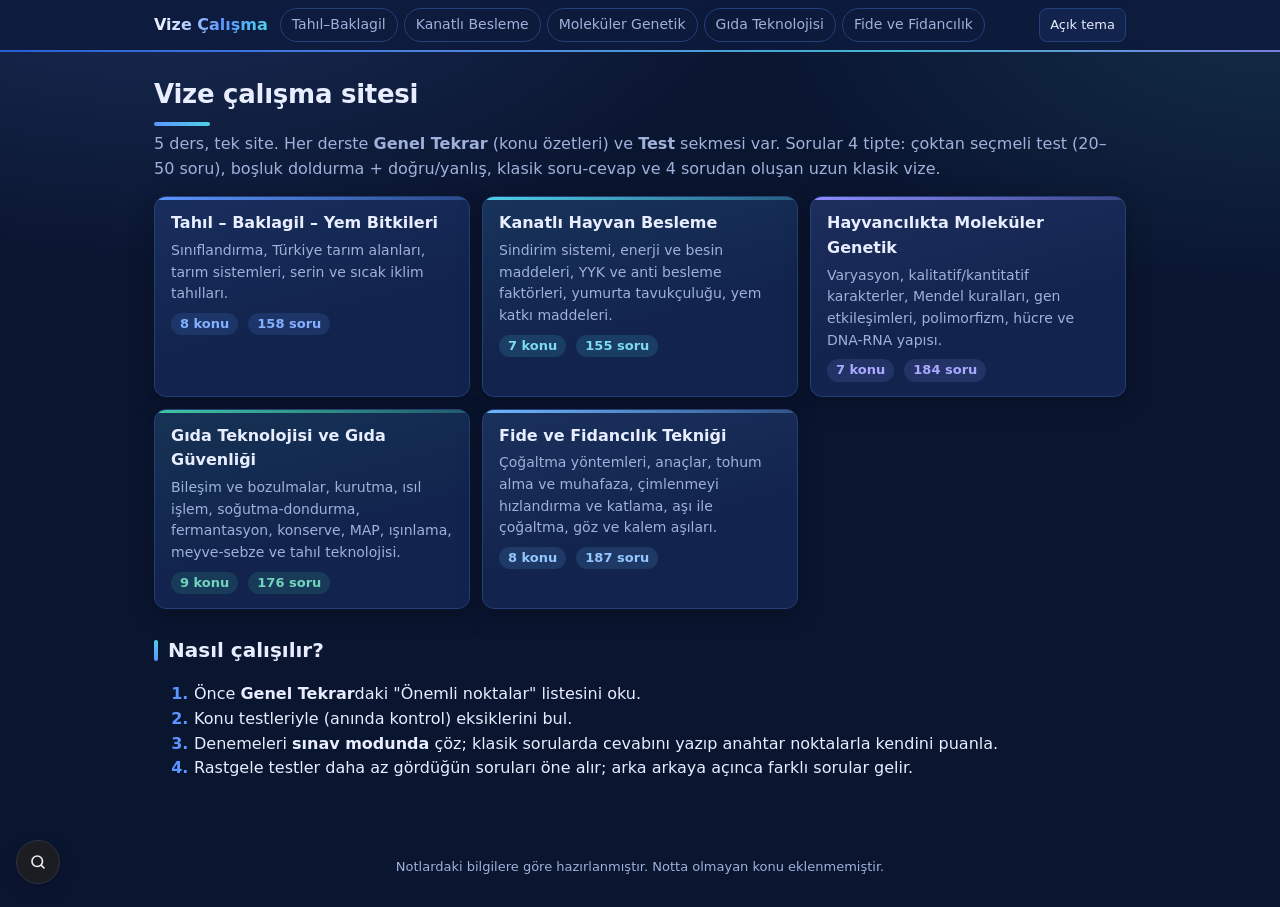
==== enesders/index.html @ d783f329 "Review düzeltmeleri: aramada İ/ß vurgu kayması, Python Yanlışlarım kod kaydı çakışması Co-Authored-B" ====
<!DOCTYPE html>
<html lang="tr" data-theme="dark">
<head>
<meta charset="utf-8">
<meta name="viewport" content="width=device-width, initial-scale=1">
<title>Vize Çalışma</title>
<link rel="icon" href="data:image/svg+xml,%3Csvg xmlns=%22http://www.w3.org/2000/svg%22 viewBox=%220 0 32 32%22%3E%3Crect width=%2232%22 height=%2232%22 rx=%227%22 fill=%22%232f6bf0%22/%3E%3Cpath d=%22M9 17l5 5 9-11%22 stroke=%22white%22 stroke-width=%223.5%22 fill=%22none%22 stroke-linecap=%22round%22/%3E%3C/svg%3E">
<link rel="stylesheet" href="assets/style.css?v=2">
<script>
  try { var t = localStorage.getItem('enesders-theme'); if (t) document.documentElement.dataset.theme = t; } catch (e) {}
</script>
<style id="vt-slide">
@view-transition{navigation:auto}
::view-transition-old(root){animation:.5s cubic-bezier(.65,0,.25,1) both vt-out-l}
::view-transition-new(root){animation:.5s cubic-bezier(.65,0,.25,1) both vt-in-r}
html:active-view-transition-type(back)::view-transition-old(root){animation-name:vt-out-r}
html:active-view-transition-type(back)::view-transition-new(root){animation-name:vt-in-l}
@keyframes vt-out-l{to{transform:translateX(-100%)}}
@keyframes vt-in-r{from{transform:translateX(100%)}}
@keyframes vt-out-r{to{transform:translateX(100%)}}
@keyframes vt-in-l{from{transform:translateX(-100%)}}
@media (prefers-reduced-motion:reduce){@view-transition{navigation:none}}
</style>
<script id="vt-dir">
addEventListener('pagereveal',function(e){if(!e.viewTransition)return;try{var a=navigation.activation;if(!a||!a.from)return;var d=function(u){return new URL(u).pathname.replace(/index\.html$/,'').split('/').filter(Boolean).length};e.viewTransition.types.add(d(a.entry.url)<d(a.from.url)?'back':'forward')}catch(_){}});
</script>
<script src="../phase.js?v=1"></script>
</head>
<body>
<header class="top">
  <div class="top-inner">
    <a class="brand" href="#/">Vize Çalışma</a>
    <nav class="courses" id="courseNav"></nav>
    <button class="theme" id="themeBtn" type="button" title="Tema değiştir">Açık tema</button>
  </div>
</header>
<main id="app"></main>
<footer class="foot">Notlardaki bilgilere göre hazırlanmıştır. Notta olmayan konu eklenmemiştir.</footer>

<script src="assets/app.js?v=20261111k"></script>
<script src="data/tahil.js"></script>
<script src="data/kanatli.js"></script>
<script src="data/genetik.js"></script>
<script src="data/gida.js"></script>
<script src="data/fide.js"></script>
<script>App.start();</script>
<script src="../kit.js?v=20261111m"></script>
<script src="kit-init.js?v=20261111k"></script>
</body>
</html>
---- enesders/assets/style.css ----
:root, [data-theme="dark"] {
  --bg: #0a1530;
  --bg2: #0d1b3d;
  --card: #12244d;
  --card2: #172d5c;
  --line: #24407a;
  --text: #e8eeff;
  --muted: #9fb1da;
  --accent: #5b95ff;
  --accent2: #2f6bf0;
  --good: #36c98a;
  --goodbg: rgba(54, 201, 138, .12);
  --bad: #ff6f6f;
  --badbg: rgba(255, 111, 111, .12);
  --warn: #ffbd59;
  --warnbg: rgba(255, 189, 89, .10);
  --code: #0a1838;
  --shadow: 0 6px 24px rgba(0, 0, 0, .28);
}
[data-theme="light"] {
  --bg: #eef3ff;
  --bg2: #e3ebff;
  --card: #ffffff;
  --card2: #f3f6ff;
  --line: #c9d6f5;
  --text: #0b1736;
  --muted: #4c5f8c;
  --accent: #2459d6;
  --accent2: #1a47b5;
  --good: #138a57;
  --goodbg: rgba(19, 138, 87, .10);
  --bad: #c93636;
  --badbg: rgba(201, 54, 54, .09);
  --warn: #a8660a;
  --warnbg: rgba(255, 170, 40, .14);
  --code: #e9efff;
  --shadow: 0 4px 16px rgba(20, 40, 100, .10);
}

* { box-sizing: border-box; }
html { -webkit-text-size-adjust: 100%; }
body {
  margin: 0;
  font: 16px/1.55 system-ui, -apple-system, "Segoe UI", Roboto, Arial, sans-serif;
  background: var(--bg);
  color: var(--text);
}
a { color: var(--accent); text-decoration: none; }
a:hover { text-decoration: underline; }
code {
  background: var(--code); border: 1px solid var(--line);
  padding: 1px 5px; border-radius: 5px; font-size: .92em;
}
button { font: inherit; cursor: pointer; }

/* header */
.top { position: sticky; top: 0; z-index: 20; background: var(--bg2); border-bottom: 1px solid var(--line); }
.top-inner { max-width: 1000px; margin: 0 auto; padding: 8px 14px; display: flex; align-items: center; gap: 12px; }
.brand { font-weight: 800; color: var(--text); white-space: nowrap; }
.brand:hover { text-decoration: none; }
.courses { display: flex; gap: 6px; overflow-x: auto; flex: 1; scrollbar-width: none; }
.courses::-webkit-scrollbar { display: none; }
.courses a {
  white-space: nowrap; padding: 5px 11px; border-radius: 999px; font-size: 14px;
  color: var(--muted); border: 1px solid var(--line);
}
.courses a.on { background: var(--accent2); color: #fff; border-color: var(--accent2); }
.courses a:hover { text-decoration: none; color: var(--text); }
.theme { background: var(--card); color: var(--text); border: 1px solid var(--line); border-radius: 8px; padding: 6px 10px; font-size: 13px; white-space: nowrap; }

main { max-width: 1000px; margin: 0 auto; padding: 18px 14px 40px; }
.foot { text-align: center; color: var(--muted); font-size: 13px; padding: 20px 14px 30px; }

h1 { font-size: 26px; margin: 4px 0 6px; }
h2 { font-size: 20px; margin: 26px 0 10px; }
h3 { font-size: 17px; margin: 18px 0 8px; }
.lead { color: var(--muted); margin: 0 0 14px; }

/* cards */
.grid { display: grid; grid-template-columns: repeat(auto-fill, minmax(250px, 1fr)); gap: 12px; }
.card {
  display: block; background: var(--card); border: 1px solid var(--line); border-radius: 12px;
  padding: 14px 16px; color: var(--text); box-shadow: var(--shadow);
}
a.card:hover { text-decoration: none; border-color: var(--accent); }
.card .t { font-weight: 700; margin-bottom: 4px; }
.card .d { color: var(--muted); font-size: 14px; }
.card .meta { margin-top: 8px; font-size: 13px; color: var(--muted); display: flex; gap: 10px; flex-wrap: wrap; }
.card.featured { border-color: var(--accent); background: linear-gradient(160deg, var(--card2), var(--card)); }
.best { color: var(--good); font-weight: 600; }
.badge { display: inline-block; font-size: 12px; padding: 1px 8px; border-radius: 999px; background: var(--card2); border: 1px solid var(--line); color: var(--muted); }

/* tabs */
.tabs { display: flex; gap: 6px; margin: 10px 0 16px; border-bottom: 1px solid var(--line); }
.tabs a { padding: 8px 14px; color: var(--muted); border-bottom: 3px solid transparent; font-weight: 600; }
.tabs a.on { color: var(--text); border-bottom-color: var(--accent); }
.tabs a:hover { text-decoration: none; color: var(--text); }

/* review */
.toc { columns: 2 240px; padding-left: 20px; }
.toc li { margin: 3px 0; break-inside: avoid; }
.topic { background: var(--card); border: 1px solid var(--line); border-radius: 12px; padding: 4px 18px 14px; margin: 14px 0; }
.topic .src { font-size: 13px; color: var(--muted); }
.topic ul { padding-left: 20px; }
.topic li { margin: 4px 0; }
.tbl { overflow-x: auto; margin: 10px 0; }
table { border-collapse: collapse; width: 100%; font-size: 14px; }
th, td { border: 1px solid var(--line); padding: 6px 8px; text-align: left; vertical-align: top; }
th { background: var(--card2); }
.box { border-radius: 10px; padding: 9px 12px; margin: 10px 0; border-left: 4px solid; font-size: 15px; }
.box b.h { display: block; font-size: 12px; letter-spacing: .04em; text-transform: uppercase; margin-bottom: 2px; }
.box.trap { background: var(--badbg); border-color: var(--bad); }
.box.tip { background: var(--goodbg); border-color: var(--good); }
.box.note { background: var(--warnbg); border-color: var(--warn); }
.traps { background: var(--card); border: 1px solid var(--line); border-radius: 12px; padding: 10px 18px; }
.traps li { margin: 5px 0; }
.back { display: inline-block; margin-bottom: 8px; font-size: 14px; }

/* test list */
.sec-title { display: flex; align-items: baseline; gap: 10px; flex-wrap: wrap; }
.sec-title small { color: var(--muted); }
.randbox { display: flex; align-items: center; gap: 8px; flex-wrap: wrap; margin-top: 10px; }
.randbox select { background: var(--card2); color: var(--text); border: 1px solid var(--line); border-radius: 8px; padding: 6px 8px; font: inherit; }
.btn {
  display: inline-block; background: var(--accent2); color: #fff; border: 0; border-radius: 9px;
  padding: 8px 14px; font-weight: 600;
}
.btn:hover { filter: brightness(1.1); text-decoration: none; }
.btn.ghost { background: transparent; color: var(--text); border: 1px solid var(--line); }
.btn.small { padding: 5px 10px; font-size: 14px; }
.btn:disabled { opacity: .5; cursor: default; }

/* runner */
.runhead { display: flex; justify-content: space-between; align-items: flex-start; gap: 10px; flex-wrap: wrap; }
.seg { display: inline-flex; border: 1px solid var(--line); border-radius: 9px; overflow: hidden; }
.seg button { background: transparent; color: var(--muted); border: 0; padding: 6px 12px; font-size: 14px; }
.seg button.on { background: var(--accent2); color: #fff; }
.progress { position: sticky; top: 51px; z-index: 10; background: var(--bg); padding: 8px 0; }
.bar { height: 8px; background: var(--card2); border-radius: 99px; overflow: hidden; border: 1px solid var(--line); }
.bar i { display: block; height: 100%; background: var(--accent); width: 0; transition: width .2s; }
.progress .txt { font-size: 13px; color: var(--muted); margin-top: 4px; display: flex; justify-content: space-between; }
.section-h { margin: 22px 0 6px; font-weight: 700; color: var(--accent); }

.q { background: var(--card); border: 1px solid var(--line); border-radius: 12px; padding: 14px 16px; margin: 12px 0; }
.q.ok { border-color: var(--good); }
.q.no { border-color: var(--bad); }
.q.part { border-color: var(--warn); }
.qhead { display: flex; gap: 8px; align-items: center; flex-wrap: wrap; font-size: 13px; color: var(--muted); margin-bottom: 6px; }
.qnum { font-weight: 800; color: var(--text); font-size: 15px; }
.qtext { font-size: 16px; margin-bottom: 10px; white-space: pre-line; }
.opts { display: grid; gap: 7px; }
.opt {
  display: flex; gap: 10px; align-items: flex-start; text-align: left; width: 100%;
  background: var(--card2); color: var(--text); border: 1px solid var(--line); border-radius: 9px; padding: 9px 11px;
}
.opt .l { font-weight: 800; color: var(--muted); min-width: 18px; }
.opt:hover:not(:disabled) { border-color: var(--accent); }
.opt.sel { border-color: var(--accent); background: rgba(91, 149, 255, .14); }
.opt.right { border-color: var(--good); background: var(--goodbg); }
.opt.wrong { border-color: var(--bad); background: var(--badbg); }
.opt:disabled { cursor: default; }
.tfrow { display: flex; gap: 8px; }
.tfrow .opt { justify-content: center; font-weight: 700; }
.fillrow { display: flex; gap: 8px; flex-wrap: wrap; }
.fillrow input, textarea {
  flex: 1; min-width: 180px; background: var(--card2); color: var(--text); border: 1px solid var(--line);
  border-radius: 9px; padding: 9px 11px; font: inherit;
}
textarea { width: 100%; min-height: 110px; resize: vertical; display: block; margin-bottom: 8px; }
textarea.long { min-height: 200px; }
input.right { border-color: var(--good); }
input.wrong { border-color: var(--bad); }
.fb { margin-top: 10px; border-radius: 10px; padding: 10px 12px; font-size: 15px; }
.fb.ok { background: var(--goodbg); }
.fb.no { background: var(--badbg); }
.fb.info { background: var(--card2); border: 1px solid var(--line); }
.fb .h { font-weight: 800; display: block; margin-bottom: 3px; }
.fb .rule { margin-top: 8px; padding-top: 8px; border-top: 1px dashed var(--line); color: var(--muted); font-size: 14px; }
.model { white-space: pre-line; }
.checks { margin: 8px 0 0; padding: 0; list-style: none; }
.checks li { margin: 4px 0; }
.checks label { display: flex; gap: 8px; align-items: flex-start; cursor: pointer; }
.checks input { margin-top: 5px; width: 17px; height: 17px; flex: none; }
.selfscore { margin-top: 8px; font-weight: 700; }
.result { background: var(--card); border: 2px solid var(--accent); border-radius: 14px; padding: 16px 18px; margin: 16px 0; }
.result .big { font-size: 40px; font-weight: 800; line-height: 1.1; }
.result .row { display: flex; gap: 14px; flex-wrap: wrap; color: var(--muted); font-size: 14px; margin-top: 6px; }
.actions { display: flex; gap: 8px; flex-wrap: wrap; margin-top: 14px; }

@media (max-width: 600px) {
  body { font-size: 15px; }
  h1 { font-size: 22px; }
  main { padding: 12px 10px 30px; }
  .q { padding: 12px; }
  .brand { font-size: 15px; }
  .top-inner { flex-wrap: wrap; row-gap: 8px; }
  .brand { flex: 1; }
  .courses { order: 3; flex-basis: 100%; }
  .progress { top: 94px; }
  th, td { padding: 5px 6px; font-size: 13px; }
}

/* ===== canlı katman: lacivert taban korunur, elektrik mavisi + turkuaz vurgular ===== */
:root, [data-theme="dark"] { --cyan: #4fd1e8; --violet: #8f8cff; --glow: rgba(91, 149, 255, .22); --h: var(--accent); }
[data-theme="light"] { --cyan: #0b93ad; --violet: #5a54d6; --glow: rgba(36, 89, 214, .16); }
body {
  background:
    radial-gradient(900px 480px at 12% -8%, color-mix(in srgb, var(--accent) 20%, transparent), transparent 70%),
    radial-gradient(760px 420px at 100% 0%, color-mix(in srgb, var(--cyan) 13%, transparent), transparent 70%),
    var(--bg);
  background-attachment: fixed;
}
.top { background: color-mix(in srgb, var(--bg2) 88%, transparent); backdrop-filter: blur(8px); border-bottom: 0; }
.top::after { content: ""; display: block; height: 2px; background: linear-gradient(90deg, var(--accent2), var(--accent) 35%, var(--cyan) 70%, var(--violet)); opacity: .85; }
.brand { background: linear-gradient(90deg, var(--text) 10%, var(--accent) 60%, var(--cyan)); -webkit-background-clip: text; background-clip: text; color: transparent; }
.courses a.on { background: linear-gradient(135deg, var(--accent2), var(--accent) 60%, var(--cyan)); border-color: transparent; color: #fff; box-shadow: 0 4px 16px var(--glow); }
.courses a:hover { border-color: var(--accent); }
h1 { letter-spacing: -.01em; }
h1::after { content: ""; display: block; width: 56px; height: 4px; margin-top: 8px; border-radius: 99px; background: linear-gradient(90deg, var(--accent), var(--cyan)); }
h2 { display: flex; align-items: center; gap: 10px; }
h2::before { content: ""; width: 4px; height: 1.05em; border-radius: 99px; background: linear-gradient(180deg, var(--cyan), var(--accent)); flex: none; }
.tabs a.on { color: var(--text); background: none; box-shadow: inset 0 -3px 0 var(--accent), 0 3px 0 -1px color-mix(in srgb, var(--cyan) 40%, transparent); }

.grid > .card:nth-child(5n+1) { --h: var(--accent); }
.grid > .card:nth-child(5n+2) { --h: var(--cyan); }
.grid > .card:nth-child(5n+3) { --h: var(--violet); }
.grid > .card:nth-child(5n+4) { --h: #3fc7a4; }
.grid > .card:nth-child(5n+5) { --h: #6fb6ff; }
[data-theme="light"] .grid > .card:nth-child(5n+4) { --h: #13906f; }
[data-theme="light"] .grid > .card:nth-child(5n+5) { --h: #2a7fd6; }
.card { position: relative; overflow: hidden; background: linear-gradient(165deg, color-mix(in srgb, var(--h) 9%, var(--card)), var(--card) 60%); transition: transform .18s ease, border-color .18s ease, box-shadow .18s ease; }
.card::before { content: ""; position: absolute; inset: 0 0 auto 0; height: 3px; background: linear-gradient(90deg, var(--h), color-mix(in srgb, var(--h) 30%, transparent)); }
a.card:hover { transform: translateY(-2px); border-color: var(--h); box-shadow: 0 10px 28px color-mix(in srgb, var(--h) 22%, transparent); }
.card .t { color: var(--text); }
.card .meta > * { padding: 1px 9px; border-radius: 99px; background: color-mix(in srgb, var(--h) 14%, transparent); color: color-mix(in srgb, var(--h) 70%, var(--text)); font-weight: 600; }
.card.featured { border-color: var(--h); }
.badge { background: color-mix(in srgb, var(--accent) 14%, transparent); border-color: color-mix(in srgb, var(--accent) 35%, transparent); color: color-mix(in srgb, var(--accent) 70%, var(--text)); }

.traps { border-left: 3px solid var(--accent); background: linear-gradient(110deg, color-mix(in srgb, var(--accent) 8%, var(--card)), var(--card) 55%); }
.traps li::marker { color: var(--cyan); }
main ol li::marker { color: var(--accent); font-weight: 700; }
.topic { border-left: 3px solid color-mix(in srgb, var(--accent) 55%, transparent); }
.topic h3 { color: color-mix(in srgb, var(--accent) 55%, var(--text)); }
th { background: color-mix(in srgb, var(--accent) 12%, var(--card)); }
.btn { background: linear-gradient(135deg, var(--accent2), var(--accent)); box-shadow: 0 4px 14px var(--glow); }
.btn.ghost { background: transparent; box-shadow: none; }
.bar i { background: linear-gradient(90deg, var(--accent), var(--cyan)); }
.q { border-left: 3px solid color-mix(in srgb, var(--accent) 55%, transparent); }
.q.ok { border-left-color: var(--good); } .q.no { border-left-color: var(--bad); }
.qnum { color: var(--cyan); }
.opt.sel { box-shadow: 0 0 0 1px var(--accent) inset; }
.seg button.on { background: linear-gradient(135deg, var(--accent2), var(--accent)); color: #fff; }
.result .big { background: linear-gradient(90deg, var(--accent), var(--cyan)); -webkit-background-clip: text; background-clip: text; color: transparent; }
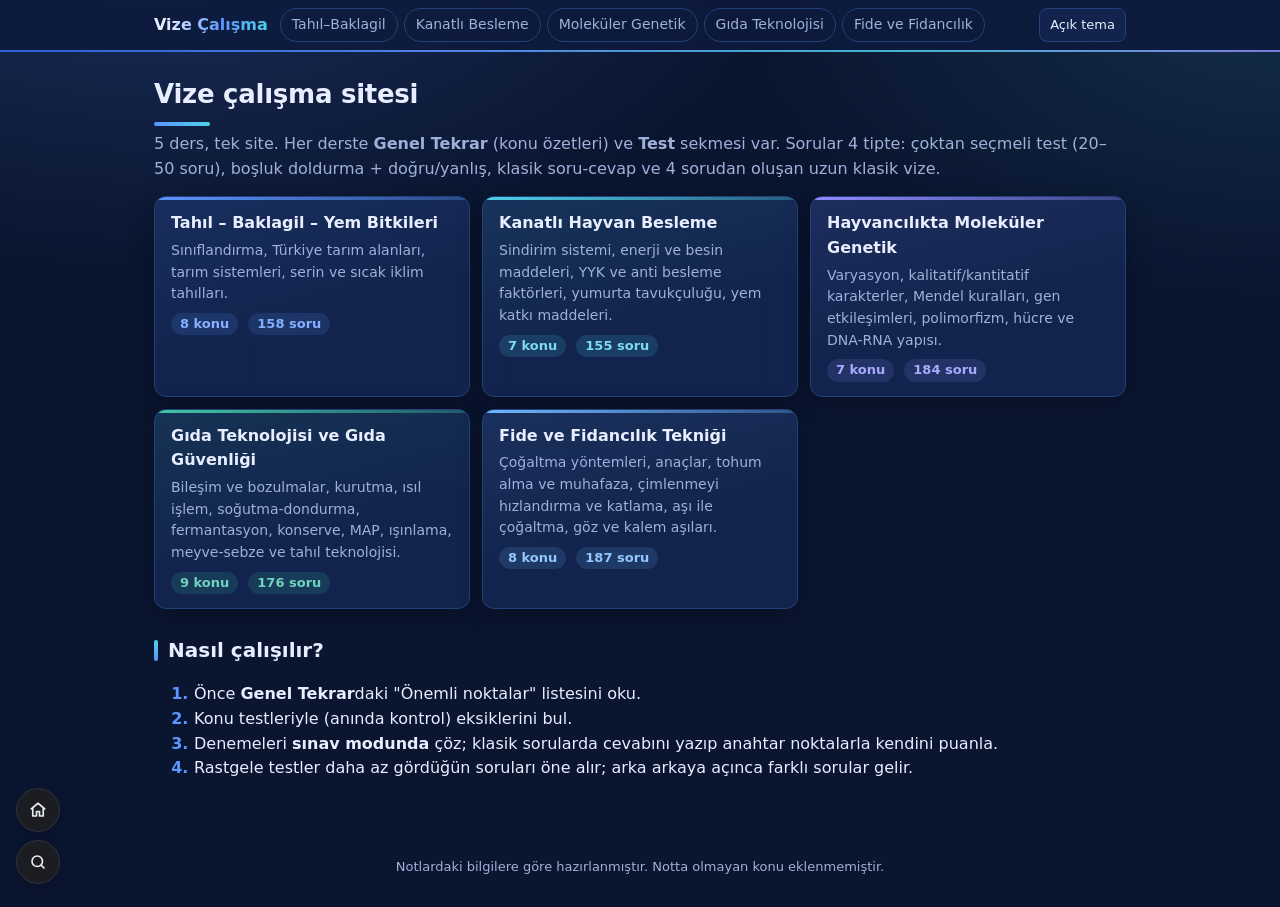
==== commit 6efc8de7: "Tüm sitelere ana menüye dönüş tuşu; MBP193 kartına Hako - kit.js: arama düğmesinin üstünde ev simgel" ====
--- a/enesders/index.html
+++ b/enesders/index.html
@@ -44,7 +44,7 @@
 <script src="data/gida.js"></script>
 <script src="data/fide.js"></script>
 <script>App.start();</script>
-<script src="../kit.js?v=20261111m"></script>
+<script src="../kit.js?v=20261113h"></script>
 <script src="kit-init.js?v=20261111k"></script>
 </body>
 </html>
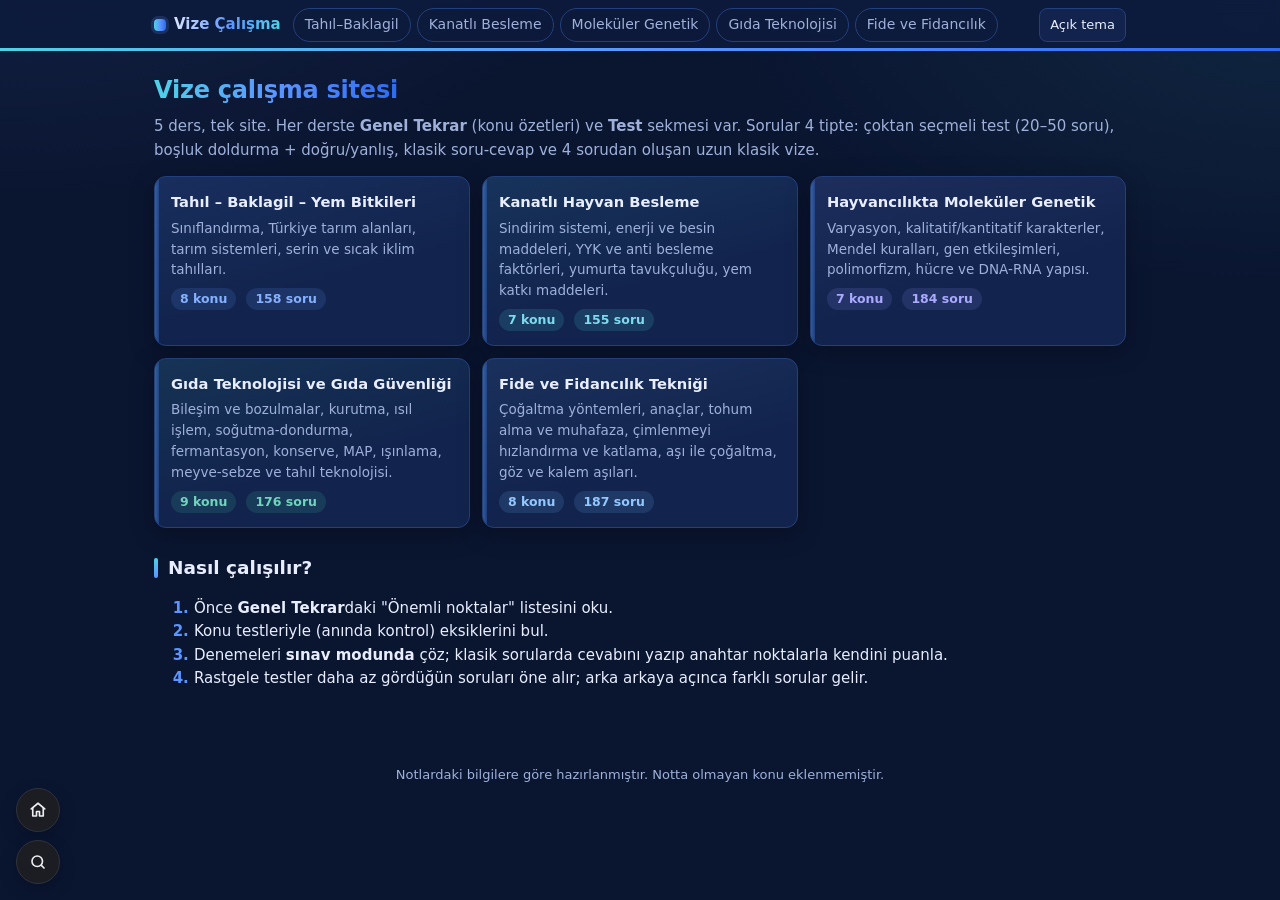
==== commit 5e08233c: "Eski 3 siteye yeni arayüz: renk bandı, gradyan başlık, şeritli kartlar, biraz küçük punto Co-Authore" ====
--- a/enesders/index.html
+++ b/enesders/index.html
@@ -6,6 +6,7 @@
 <title>Vize Çalışma</title>
 <link rel="icon" href="data:image/svg+xml,%3Csvg xmlns=%22http://www.w3.org/2000/svg%22 viewBox=%220 0 32 32%22%3E%3Crect width=%2232%22 height=%2232%22 rx=%227%22 fill=%22%232f6bf0%22/%3E%3Cpath d=%22M9 17l5 5 9-11%22 stroke=%22white%22 stroke-width=%223.5%22 fill=%22none%22 stroke-linecap=%22round%22/%3E%3C/svg%3E">
 <link rel="stylesheet" href="assets/style.css?v=2">
+<link rel="stylesheet" href="assets/ui.css?v=20261113b">
 <script>
   try { var t = localStorage.getItem('enesders-theme'); if (t) document.documentElement.dataset.theme = t; } catch (e) {}
 </script>
--- a/enesders/assets/ui.css
+++ b/enesders/assets/ui.css
@@ -0,0 +1,30 @@
+/* Arayüz katmanı: Starter Python / MBP193 dili (renk geçişli bant, marka simgesi, şeritli kartlar, biraz küçük yazı).
+   Sitenin kendi stilinden sonra yüklenir; yapıya dokunmaz, sadece görünümü günceller. */
+:root { --u-a: #5b95ff; --u-b: linear-gradient(90deg, #4fd1e8, #5b95ff 50%, #2f6bf0); --u-glow: rgba(91,149,255,.25); }
+[data-theme="light"] { --u-a: #2459d6; --u-b: linear-gradient(90deg, #0b93ad, #2459d6 50%, #5a54d6); }
+html { font-size: 15px; }
+body { font-size: 15px; background:
+  radial-gradient(900px 420px at 0% -10%, color-mix(in srgb, var(--u-a) 11%, transparent), transparent 70%),
+  radial-gradient(800px 420px at 100% 0%, color-mix(in srgb, #4fd1e8 9%, transparent), transparent 70%),
+  var(--bg); background-attachment: fixed; }
+
+/* üst bant */
+.top { position: sticky; backdrop-filter: blur(8px); }
+.top::after { content: ""; position: absolute; left: 0; right: 0; bottom: -1px; height: 3px; background: var(--u-b); opacity: 1; display: block; }
+.brand { display: inline-flex; align-items: center; gap: 8px; }
+.brand::before { content: ""; width: 12px; height: 12px; border-radius: 4px; background: var(--u-b); box-shadow: 0 0 0 3px color-mix(in srgb, var(--u-a) 18%, transparent); flex: none; }
+
+/* başlıklar: renk geçişli metin */
+main > h1 { background: var(--u-b); -webkit-background-clip: text; background-clip: text; color: transparent; width: fit-content; }
+main > h1::after { display: none !important; }
+
+/* kartlar: sol şerit, kalkma, renkli gölge */
+.card { position: relative; overflow: hidden; transition: transform .18s ease, box-shadow .18s ease, border-color .18s ease; }
+.card::before { content: ""; position: absolute; inset: 0 auto 0 0 !important; width: 4px !important; height: auto !important; background: var(--u-b) !important; opacity: .35; transition: opacity .2s; }
+.card:hover { transform: translateY(-2px); border-color: color-mix(in srgb, var(--u-a) 45%, transparent); box-shadow: 0 8px 22px color-mix(in srgb, var(--u-a) 18%, transparent); text-decoration: none; }
+.card:hover::before, .card.featured::before { opacity: 1; }
+.card.featured { background: linear-gradient(160deg, color-mix(in srgb, var(--u-a) 14%, transparent), transparent 60%), var(--card); }
+h1 { font-size: 24px; } h2 { font-size: 18.5px; }
+.card .t { font-size: .98rem; } .card .d { font-size: 13.5px; } .card .meta { font-size: 12.5px; }
+.top::after { height: 3px; }
+@media (max-width: 640px) { html, body { font-size: 14.5px; } }
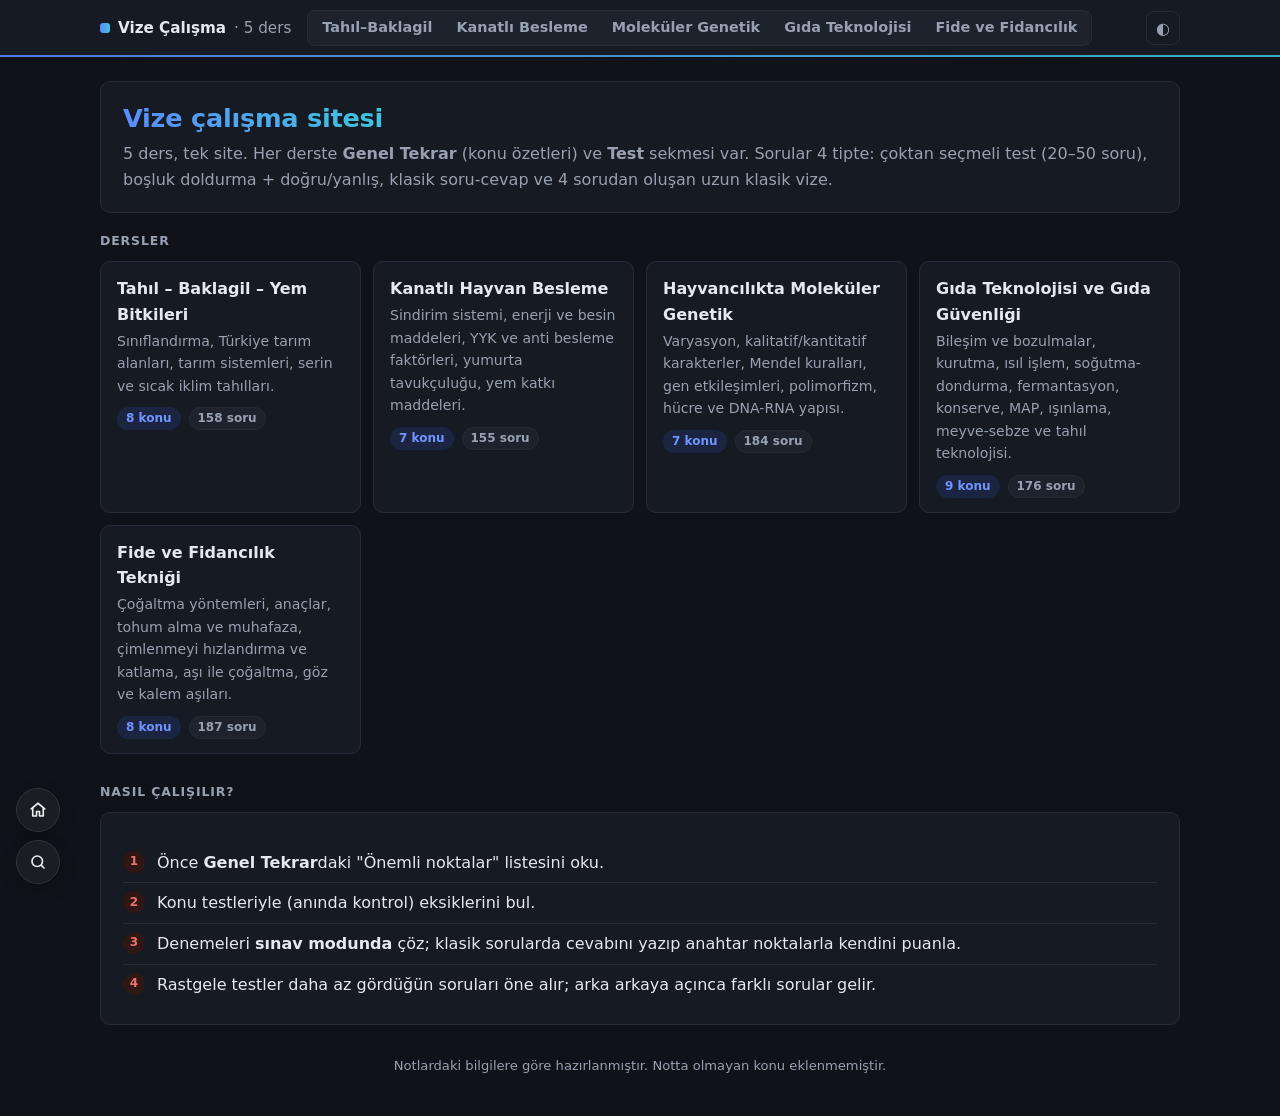
==== commit ed6acd8f: "EnesDers: arayüz Starter Python ile aynı (içindekiler menüsü, kart bölümler, test kartları, alt iler" ====
--- a/enesders/index.html
+++ b/enesders/index.html
@@ -5,8 +5,7 @@
 <meta name="viewport" content="width=device-width, initial-scale=1">
 <title>Vize Çalışma</title>
 <link rel="icon" href="data:image/svg+xml,%3Csvg xmlns=%22http://www.w3.org/2000/svg%22 viewBox=%220 0 32 32%22%3E%3Crect width=%2232%22 height=%2232%22 rx=%227%22 fill=%22%232f6bf0%22/%3E%3Cpath d=%22M9 17l5 5 9-11%22 stroke=%22white%22 stroke-width=%223.5%22 fill=%22none%22 stroke-linecap=%22round%22/%3E%3C/svg%3E">
-<link rel="stylesheet" href="assets/style.css?v=2">
-<link rel="stylesheet" href="assets/ui.css?v=20261113b">
+<link rel="stylesheet" href="assets/style.css?v=20261113c">
 <script>
   try { var t = localStorage.getItem('enesders-theme'); if (t) document.documentElement.dataset.theme = t; } catch (e) {}
 </script>
@@ -28,17 +27,18 @@
 <script src="../phase.js?v=1"></script>
 </head>
 <body>
-<header class="top">
-  <div class="top-inner">
-    <a class="brand" href="#/">Vize Çalışma</a>
-    <nav class="courses" id="courseNav"></nav>
-    <button class="theme" id="themeBtn" type="button" title="Tema değiştir">Açık tema</button>
+<header class="topbar">
+  <div class="topbar-inner">
+    <a class="brand" href="#/"><i></i>Vize Çalışma<span id="brandSub"> · 5 ders</span></a>
+    <nav class="courses" id="courseNav" aria-label="Dersler"></nav>
+    <nav class="tabs" id="tabNav" aria-label="Bölümler" hidden></nav>
+    <button class="theme-btn" id="themeBtn" type="button" aria-label="Tema değiştir" title="Açık / koyu tema">◐</button>
   </div>
 </header>
-<main id="app"></main>
+<main id="app" class="container"></main>
 <footer class="foot">Notlardaki bilgilere göre hazırlanmıştır. Notta olmayan konu eklenmemiştir.</footer>
 
-<script src="assets/app.js?v=20261111k"></script>
+<script src="assets/app.js?v=20261113c"></script>
 <script src="data/tahil.js"></script>
 <script src="data/kanatli.js"></script>
 <script src="data/genetik.js"></script>
--- a/enesders/assets/style.css
+++ b/enesders/assets/style.css
@@ -1,253 +1,704 @@
-:root, [data-theme="dark"] {
-  --bg: #0a1530;
-  --bg2: #0d1b3d;
-  --card: #12244d;
-  --card2: #172d5c;
-  --line: #24407a;
-  --text: #e8eeff;
-  --muted: #9fb1da;
-  --accent: #5b95ff;
-  --accent2: #2f6bf0;
-  --good: #36c98a;
-  --goodbg: rgba(54, 201, 138, .12);
-  --bad: #ff6f6f;
-  --badbg: rgba(255, 111, 111, .12);
-  --warn: #ffbd59;
-  --warnbg: rgba(255, 189, 89, .10);
-  --code: #0a1838;
-  --shadow: 0 6px 24px rgba(0, 0, 0, .28);
-}
-[data-theme="light"] {
-  --bg: #eef3ff;
-  --bg2: #e3ebff;
-  --card: #ffffff;
-  --card2: #f3f6ff;
-  --line: #c9d6f5;
-  --text: #0b1736;
-  --muted: #4c5f8c;
-  --accent: #2459d6;
-  --accent2: #1a47b5;
-  --good: #138a57;
-  --goodbg: rgba(19, 138, 87, .10);
-  --bad: #c93636;
-  --badbg: rgba(201, 54, 54, .09);
-  --warn: #a8660a;
-  --warnbg: rgba(255, 170, 40, .14);
-  --code: #e9efff;
-  --shadow: 0 4px 16px rgba(20, 40, 100, .10);
+:root {
+  --bg: #f5f6f8;
+  --surface: #ffffff;
+  --surface-2: #f0f2f5;
+  --text: #1c2230;
+  --muted: #5d6677;
+  --border: #e1e4ea;
+  --accent: #2b59d1;
+  --accent-soft: #e8eefc;
+  --ok: #1d8348;
+  --ok-soft: #e5f5ec;
+  --bad: #c0392b;
+  --bad-soft: #fbeaea;
+  --warn: #9a6700;
+  --warn-soft: #fff6e0;
+  --code-bg: #1d2230;
+  --code-text: #e4e7ee;
+  --code-out: #252b3b;
+  --shadow: 0 1px 2px rgba(20, 30, 50, .05);
+  --radius: 10px;
+  --mono: "JetBrains Mono", "Cascadia Code", Consolas, "SFMono-Regular", Menlo, monospace;
+}
+
+@media (prefers-color-scheme: dark) {
+  :root:not([data-theme="light"]) {
+    --bg: #0f1218;
+    --surface: #161a22;
+    --surface-2: #1d222c;
+    --text: #e5e8ee;
+    --muted: #98a1b1;
+    --border: #262c37;
+    --accent: #7095ff;
+    --accent-soft: #1b2440;
+    --ok: #4cc27f;
+    --ok-soft: #13291d;
+    --bad: #f07167;
+    --bad-soft: #2f1716;
+    --warn: #e0b04a;
+    --warn-soft: #2a2312;
+    --code-bg: #10141c;
+    --code-out: #181e2a;
+    --shadow: none;
+  }
+}
+
+:root[data-theme="dark"] {
+  --bg: #0f1218;
+  --surface: #161a22;
+  --surface-2: #1d222c;
+  --text: #e5e8ee;
+  --muted: #98a1b1;
+  --border: #262c37;
+  --accent: #7095ff;
+  --accent-soft: #1b2440;
+  --ok: #4cc27f;
+  --ok-soft: #13291d;
+  --bad: #f07167;
+  --bad-soft: #2f1716;
+  --warn: #e0b04a;
+  --warn-soft: #2a2312;
+  --code-bg: #10141c;
+  --code-out: #181e2a;
+  --shadow: none;
 }
 
 * { box-sizing: border-box; }
-html { -webkit-text-size-adjust: 100%; }
+
+html { scroll-padding-top: 72px; }
+
 body {
   margin: 0;
-  font: 16px/1.55 system-ui, -apple-system, "Segoe UI", Roboto, Arial, sans-serif;
   background: var(--bg);
   color: var(--text);
-}
+  font: 16px/1.6 system-ui, -apple-system, "Segoe UI", Roboto, "Helvetica Neue", Arial, sans-serif;
+  -webkit-font-smoothing: antialiased;
+}
+
 a { color: var(--accent); text-decoration: none; }
 a:hover { text-decoration: underline; }
+
 code {
-  background: var(--code); border: 1px solid var(--line);
-  padding: 1px 5px; border-radius: 5px; font-size: .92em;
-}
-button { font: inherit; cursor: pointer; }
-
-/* header */
-.top { position: sticky; top: 0; z-index: 20; background: var(--bg2); border-bottom: 1px solid var(--line); }
-.top-inner { max-width: 1000px; margin: 0 auto; padding: 8px 14px; display: flex; align-items: center; gap: 12px; }
-.brand { font-weight: 800; color: var(--text); white-space: nowrap; }
+  font-family: var(--mono);
+  font-size: .88em;
+  background: var(--surface-2);
+  border: 1px solid var(--border);
+  border-radius: 4px;
+  padding: 0 .3em;
+  white-space: pre-wrap;
+}
+
+/* ---------- Üst bar ---------- */
+.topbar {
+  position: sticky;
+  top: 0;
+  z-index: 20;
+  background: var(--surface);
+  border-bottom: 1px solid var(--border);
+}
+.topbar-inner {
+  max-width: 1120px;
+  margin: 0 auto;
+  padding: 0 20px;
+  height: 56px;
+  display: flex;
+  align-items: center;
+  gap: 24px;
+}
+.courses {
+  display: flex;
+  background: var(--surface-2);
+  border: 1px solid var(--border);
+  border-radius: 8px;
+  padding: 2px;
+  flex: none;
+}
+.courses a {
+  padding: 3px 12px;
+  border-radius: 6px;
+  font-weight: 600;
+  font-size: .9rem;
+  color: var(--muted);
+}
+.courses a:hover { color: var(--text); text-decoration: none; }
+.courses a.active { background: var(--surface); color: var(--text); box-shadow: 0 1px 2px rgba(0, 0, 0, .08); }
+.tabs { display: flex; gap: 4px; height: 100%; }
+.tabs a {
+  display: flex;
+  align-items: center;
+  padding: 0 14px;
+  color: var(--muted);
+  font-weight: 500;
+  border-bottom: 2px solid transparent;
+}
+.tabs a:hover { color: var(--text); text-decoration: none; }
+.tabs a.active { color: var(--text); border-bottom-color: var(--accent); }
+.theme-btn {
+  margin-left: auto;
+  background: none;
+  border: 1px solid var(--border);
+  color: var(--muted);
+  border-radius: 8px;
+  width: 34px;
+  height: 34px;
+  cursor: pointer;
+  font-size: 16px;
+}
+.theme-btn:hover { color: var(--text); }
+
+.container {
+  max-width: 1120px;
+  margin: 0 auto;
+  padding: 24px 20px 80px;
+}
+
+h1, h2, h3 { line-height: 1.3; letter-spacing: -.01em; }
+h1 { font-size: 1.6rem; margin: 0 0 6px; }
+h2 { font-size: 1.25rem; margin: 0; }
+h3 { font-size: 1.02rem; margin: 18px 0 8px; }
+.lead { color: var(--muted); margin: 0 0 20px; }
+
+.card {
+  background: var(--surface);
+  border: 1px solid var(--border);
+  border-radius: var(--radius);
+  box-shadow: var(--shadow);
+  padding: 20px 22px;
+}
+
+/* ---------- Genel tekrar ---------- */
+.review {
+  display: grid;
+  grid-template-columns: 230px minmax(0, 1fr);
+  gap: 28px;
+  align-items: start;
+}
+.toc {
+  position: sticky;
+  top: 76px;
+  max-height: calc(100vh - 96px);
+  overflow-y: auto;
+  font-size: .92rem;
+}
+.toc-title {
+  font-size: .75rem;
+  text-transform: uppercase;
+  letter-spacing: .06em;
+  color: var(--muted);
+  margin: 0 0 8px 10px;
+  font-weight: 600;
+}
+.toc a {
+  display: flex;
+  gap: 8px;
+  padding: 5px 10px;
+  border-radius: 6px;
+  color: var(--muted);
+}
+.toc a:hover { background: var(--surface-2); color: var(--text); text-decoration: none; }
+.toc a.active { background: var(--accent-soft); color: var(--accent); font-weight: 500; }
+.toc .num { width: 18px; text-align: right; flex: none; opacity: .7; }
+.toc-sep { border-top: 1px solid var(--border); margin: 8px 10px; }
+
+.chips { display: none; }
+
+.review-main > section { margin-bottom: 18px; }
+
+.format-grid {
+  display: grid;
+  grid-template-columns: repeat(3, 1fr);
+  gap: 12px;
+  margin-top: 14px;
+}
+.format-box {
+  border: 1px solid var(--border);
+  border-radius: 8px;
+  padding: 12px 14px;
+  background: var(--surface-2);
+}
+.format-box .range { font-size: .8rem; color: var(--muted); font-weight: 600; text-transform: uppercase; letter-spacing: .04em; }
+.format-box .what { font-weight: 600; margin: 2px 0; }
+.format-box .pts { font-size: 1.5rem; font-weight: 700; color: var(--accent); }
+.format-box .pts small { font-size: .85rem; font-weight: 500; color: var(--muted); }
+
+.traps-list { margin: 10px 0 0; padding-left: 0; list-style: none; counter-reset: t; }
+.traps-list li {
+  counter-increment: t;
+  position: relative;
+  padding: 7px 0 7px 34px;
+  border-top: 1px solid var(--border);
+}
+.traps-list li:first-child { border-top: 0; }
+.traps-list li::before {
+  content: counter(t);
+  position: absolute;
+  left: 0;
+  top: 8px;
+  width: 22px;
+  height: 22px;
+  border-radius: 50%;
+  background: var(--bad-soft);
+  color: var(--bad);
+  font-size: .75rem;
+  font-weight: 700;
+  display: flex;
+  align-items: center;
+  justify-content: center;
+}
+.traps-list .go { font-size: .85rem; margin-left: 6px; white-space: nowrap; }
+
+.topic-head {
+  display: flex;
+  align-items: baseline;
+  gap: 12px;
+  flex-wrap: wrap;
+  margin-bottom: 4px;
+}
+.topic-head .n {
+  color: var(--accent);
+  font-weight: 700;
+}
+.topic-head .spacer { flex: 1; }
+.topic-src { font-size: .85rem; color: var(--muted); margin: 0 0 12px; }
+.btn-link {
+  font-size: .88rem;
+  font-weight: 500;
+  border: 1px solid var(--border);
+  padding: 4px 10px;
+  border-radius: 6px;
+  white-space: nowrap;
+}
+.btn-link:hover { background: var(--accent-soft); text-decoration: none; }
+
+.topic p { margin: 10px 0; }
+.topic ul { margin: 8px 0; padding-left: 20px; }
+.topic li { margin: 4px 0; }
+
+.callout {
+  border-radius: 8px;
+  padding: 10px 14px;
+  margin: 12px 0;
+  border-left: 3px solid;
+  font-size: .95rem;
+}
+.callout .label { font-weight: 700; margin-right: 6px; }
+.callout.trap { background: var(--bad-soft); border-color: var(--bad); }
+.callout.trap .label { color: var(--bad); }
+.callout.tip { background: var(--accent-soft); border-color: var(--accent); }
+.callout.tip .label { color: var(--accent); }
+.callout.low { background: var(--surface-2); border-color: var(--border); color: var(--muted); border-left-style: dashed; }
+.callout.low .label { color: var(--muted); }
+
+.tbl-wrap { overflow-x: auto; margin: 12px 0; }
+table {
+  border-collapse: collapse;
+  width: 100%;
+  font-size: .93rem;
+}
+th, td {
+  text-align: left;
+  padding: 7px 10px;
+  border-bottom: 1px solid var(--border);
+  vertical-align: top;
+}
+th { background: var(--surface-2); font-weight: 600; font-size: .85rem; color: var(--muted); }
+
+/* ---------- Kod blokları ---------- */
+.codeblock { margin: 12px 0; border-radius: 8px; overflow: hidden; border: 1px solid var(--border); }
+pre.code {
+  margin: 0;
+  background: var(--code-bg);
+  color: var(--code-text);
+  font: 14px/1.6 var(--mono);
+  padding: 12px 16px;
+  overflow-x: auto;
+  tab-size: 4;
+}
+.out {
+  background: var(--code-out);
+  color: #c9d1e0;
+  font: 13.5px/1.55 var(--mono);
+  padding: 8px 16px 10px;
+  white-space: pre-wrap;
+  border-top: 1px solid rgba(255,255,255,.07);
+}
+.out .lbl {
+  display: block;
+  font: 600 11px/1.6 system-ui, sans-serif;
+  text-transform: uppercase;
+  letter-spacing: .08em;
+  color: #8a94a8;
+}
+pre.code .c { color: #6f9a5f; font-style: italic; }
+pre.code .s { color: #e3a27c; }
+pre.code .k { color: #c79bf2; }
+pre.code .v { color: #8fd0ff; }
+pre.code .n { color: #b5d9a0; }
+pre.code .f { color: #e8dc9a; }
+pre.code .cn { color: #6fd3e0; }
+pre.code .t { color: #74a7f2; }
+
+/* ---------- Test listesi ---------- */
+.group-title {
+  font-size: .78rem;
+  text-transform: uppercase;
+  letter-spacing: .07em;
+  color: var(--muted);
+  font-weight: 700;
+  margin: 28px 0 10px;
+}
+.group-title:first-of-type { margin-top: 8px; }
+.test-grid {
+  display: grid;
+  grid-template-columns: repeat(auto-fill, minmax(250px, 1fr));
+  gap: 12px;
+}
+a.test-card {
+  display: block;
+  background: var(--surface);
+  border: 1px solid var(--border);
+  border-radius: var(--radius);
+  padding: 14px 16px;
+  color: var(--text);
+  box-shadow: var(--shadow);
+  transition: border-color .15s;
+}
+a.test-card:hover { border-color: var(--accent); text-decoration: none; }
+.test-card .t { font-weight: 600; }
+.test-card .d { color: var(--muted); font-size: .88rem; margin-top: 2px; }
+.test-card .meta {
+  display: flex;
+  gap: 8px;
+  align-items: center;
+  margin-top: 10px;
+  font-size: .8rem;
+  color: var(--muted);
+}
+.badge {
+  display: inline-block;
+  font-size: .75rem;
+  font-weight: 600;
+  padding: 1px 8px;
+  border-radius: 999px;
+  background: var(--surface-2);
+  color: var(--muted);
+  border: 1px solid var(--border);
+}
+.badge.best { background: var(--ok-soft); color: var(--ok); border-color: transparent; }
+.badge.exam { background: var(--accent-soft); color: var(--accent); border-color: transparent; }
+.test-card.featured { border-color: var(--accent); }
+
+/* ---------- Test ekranı ---------- */
+.test-head { margin-bottom: 16px; }
+.back { font-size: .9rem; display: inline-block; margin-bottom: 8px; }
+.test-head .info { display: flex; gap: 8px; flex-wrap: wrap; align-items: center; color: var(--muted); font-size: .9rem; }
+
+.section-title {
+  display: flex;
+  justify-content: space-between;
+  align-items: baseline;
+  margin: 26px 0 10px;
+  padding-bottom: 6px;
+  border-bottom: 2px solid var(--border);
+}
+.section-title h2 { font-size: 1.05rem; }
+.section-title .sp { color: var(--muted); font-size: .9rem; font-weight: 600; }
+
+.q {
+  background: var(--surface);
+  border: 1px solid var(--border);
+  border-radius: var(--radius);
+  padding: 16px 18px;
+  margin-bottom: 12px;
+  box-shadow: var(--shadow);
+  scroll-margin-top: 72px;
+}
+.q.is-ok { border-color: var(--ok); }
+.q.is-bad { border-color: var(--bad); }
+.q-top { display: flex; gap: 8px; align-items: center; flex-wrap: wrap; margin-bottom: 6px; font-size: .82rem; color: var(--muted); }
+.q-top .qn { font-weight: 700; color: var(--text); font-size: .95rem; }
+.q-top .res { margin-left: auto; font-weight: 600; }
+.q-top .res.ok { color: var(--ok); }
+.q-top .res.bad { color: var(--bad); }
+.q-text { font-weight: 500; margin: 2px 0 4px; }
+
+.opts { list-style: none; margin: 10px 0 0; padding: 0; display: grid; gap: 6px; }
+.opt {
+  width: 100%;
+  display: flex;
+  gap: 10px;
+  align-items: flex-start;
+  text-align: left;
+  background: var(--surface);
+  color: var(--text);
+  border: 1px solid var(--border);
+  border-radius: 8px;
+  padding: 8px 12px;
+  font: inherit;
+  cursor: pointer;
+}
+.opt:hover:not(:disabled) { border-color: var(--accent); background: var(--accent-soft); }
+.opt .L {
+  flex: none;
+  width: 24px;
+  height: 24px;
+  border-radius: 50%;
+  border: 1px solid var(--border);
+  display: flex;
+  align-items: center;
+  justify-content: center;
+  font-size: .8rem;
+  font-weight: 700;
+  color: var(--muted);
+  margin-top: 1px;
+}
+.opt.sel { border-color: var(--accent); background: var(--accent-soft); }
+.opt.sel .L { background: var(--accent); color: #fff; border-color: var(--accent); }
+.opt.right { border-color: var(--ok); background: var(--ok-soft); }
+.opt.right .L { background: var(--ok); color: #fff; border-color: var(--ok); }
+.opt.wrong { border-color: var(--bad); background: var(--bad-soft); }
+.opt.wrong .L { background: var(--bad); color: #fff; border-color: var(--bad); }
+.opt:disabled { cursor: default; }
+
+input.blank {
+  font: inherit;
+  color: #fff;
+  background: #2c3446;
+  border: 1px dashed #7d8bab;
+  border-radius: 4px;
+  padding: 0 4px;
+  min-width: 5ch;
+  width: 6ch;
+  outline: none;
+}
+input.blank:focus { border-style: solid; border-color: #8fb0ff; background: #333d55; }
+input.blank.ok { border: 1px solid #4cc27f; background: #173826; }
+input.blank.bad { border: 1px solid #f07167; background: #43201e; }
+input.blank:disabled { opacity: 1; }
+.blank-no {
+  font-size: 11px;
+  color: #9aa6c0;
+  vertical-align: super;
+  margin-right: 1px;
+}
+
+.q-actions { margin-top: 10px; display: flex; gap: 8px; align-items: center; }
+.btn {
+  font: inherit;
+  font-weight: 600;
+  font-size: .92rem;
+  border-radius: 8px;
+  padding: 7px 16px;
+  border: 1px solid var(--accent);
+  background: var(--accent);
+  color: #fff;
+  cursor: pointer;
+}
+.btn:hover { filter: brightness(1.07); }
+.btn.ghost { background: transparent; color: var(--accent); }
+.btn.ghost:hover { background: var(--accent-soft); }
+.btn:disabled { opacity: .5; cursor: default; }
+.hint { font-size: .82rem; color: var(--muted); }
+
+.exp {
+  margin-top: 12px;
+  background: var(--surface-2);
+  border-radius: 8px;
+  padding: 10px 14px;
+  font-size: .94rem;
+}
+.exp .ans { font-weight: 600; margin-bottom: 4px; }
+.exp .ans.ok { color: var(--ok); }
+.exp .ans.bad { color: var(--bad); }
+.exp ol { margin: 6px 0 0; padding-left: 20px; }
+.exp li { margin: 3px 0; }
+.exp .why, .exp .rule {
+  margin-top: 8px;
+  padding: 8px 12px;
+  border-radius: 6px;
+  border-left: 3px solid;
+}
+.exp .why { background: var(--bad-soft); border-color: var(--bad); }
+.exp .names { margin-top: 8px; padding: 8px 12px; border-radius: 6px; border-left: 3px solid var(--ok); background: var(--ok-soft, transparent); }
+.exp .names ul { margin: 4px 0 0; padding-left: 18px; }
+.exp .names li { margin: 2px 0; }
+.exp .rule { background: var(--accent-soft); border-color: var(--accent); }
+.exp .mark-ok { color: var(--ok); font-weight: 700; }
+.exp .mark-bad { color: var(--bad); font-weight: 700; }
+
+.submit-row {
+  display: flex;
+  gap: 12px;
+  align-items: center;
+  justify-content: flex-end;
+  margin-top: 18px;
+}
+
+.result {
+  border: 1px solid var(--border);
+  background: var(--surface);
+  border-radius: var(--radius);
+  padding: 18px 20px;
+  margin-bottom: 18px;
+}
+.result .score { font-size: 2.2rem; font-weight: 800; letter-spacing: -.02em; }
+.result .score small { font-size: 1rem; color: var(--muted); font-weight: 500; }
+.result .rows { display: grid; gap: 8px; margin: 12px 0; }
+.result .row { display: grid; grid-template-columns: 170px 1fr 70px; gap: 10px; align-items: center; font-size: .92rem; }
+.bar { height: 8px; background: var(--surface-2); border-radius: 99px; overflow: hidden; border: 1px solid var(--border); }
+.bar > span { display: block; height: 100%; background: var(--accent); }
+.result .row .v { text-align: right; font-weight: 600; }
+.result .wrong-list { font-size: .9rem; color: var(--muted); }
+.result .wrong-list a { margin-right: 6px; }
+.result .actions { display: flex; gap: 8px; margin-top: 12px; flex-wrap: wrap; }
+
+.progress {
+  position: sticky;
+  bottom: 12px;
+  margin-top: 18px;
+  padding: 10px 14px 10px 18px;
+  background: var(--surface);
+  border: 1px solid var(--border);
+  border-radius: var(--radius);
+  box-shadow: 0 6px 20px rgba(15, 20, 35, .12);
+  display: flex;
+  gap: 16px;
+  align-items: center;
+  font-size: .92rem;
+  z-index: 10;
+}
+.progress .ok { color: var(--ok); font-weight: 600; }
+.progress .bad { color: var(--bad); font-weight: 600; }
+.progress .grow { flex: 1; }
+.progress .done { font-weight: 700; }
+
+.empty { color: var(--muted); }
+
+/* ---------- Mobil ---------- */
+@media (max-width: 900px) {
+  .review { grid-template-columns: minmax(0, 1fr); }
+  .toc { display: none; }
+  .chips {
+    display: flex;
+    gap: 6px;
+    overflow-x: auto;
+    padding-bottom: 6px;
+    margin-bottom: 14px;
+    position: sticky;
+    top: 56px;
+    background: var(--bg);
+    padding-top: 8px;
+    z-index: 5;
+  }
+  .chips a {
+    flex: none;
+    font-size: .82rem;
+    padding: 4px 10px;
+    border: 1px solid var(--border);
+    border-radius: 999px;
+    background: var(--surface);
+    color: var(--muted);
+  }
+  .chips a.active { background: var(--accent-soft); color: var(--accent); border-color: transparent; }
+  html { scroll-padding-top: 110px; }
+}
+@media (max-width: 640px) {
+  .container { padding: 16px 14px 80px; }
+  .card { padding: 16px; }
+  .format-grid { grid-template-columns: 1fr; }
+  .topbar-inner { padding: 0 12px; gap: 8px; }
+  .tabs { gap: 0; }
+  .tabs a { padding: 0 8px; font-size: .92rem; }
+  .courses a { padding: 3px 8px; font-size: .85rem; }
+  pre.code { font-size: 13px; padding: 10px 12px; }
+  .q { padding: 14px; }
+  .result .row { grid-template-columns: 1fr 70px; }
+  .result .row .bar { display: none; }
+  .progress { padding: 8px 10px 8px 14px; gap: 10px; font-size: .88rem; }
+}
+
+/* Yazma soruları */
+.open-in { width: 100%; box-sizing: border-box; margin-top: 10px; padding: 8px 10px; border-radius: 6px;
+  border: 1px solid var(--border); background: var(--bg); color: inherit; font: inherit; resize: vertical; }
+.open-model { margin-top: 10px; padding: 10px 12px; border-radius: 6px; background: var(--ok-soft); }
+.open-model .self { display: flex; flex-wrap: wrap; align-items: center; gap: 8px; margin-top: 10px; }
+
+/* ================= EnesDers teması (Starter Python ile aynı yapı, mavi-turkuaz bant) ================= */
+:root { --band: linear-gradient(90deg, #2459d6, #0b93ad); --part: #9a6700; }
+:root[data-theme="dark"] { --band: linear-gradient(90deg, #5b8cff, #3fc4dc); --part: #e0b04a; }
+@media (prefers-color-scheme: dark) { :root:not([data-theme="light"]) { --band: linear-gradient(90deg, #5b8cff, #3fc4dc); } }
+
+.topbar::after { content: ""; position: absolute; left: 0; right: 0; bottom: -1px; height: 2px; background: var(--band); opacity: .85; }
+.brand { display: flex; align-items: center; gap: 8px; font-weight: 700; font-size: .95rem; color: var(--text); white-space: nowrap; }
 .brand:hover { text-decoration: none; }
-.courses { display: flex; gap: 6px; overflow-x: auto; flex: 1; scrollbar-width: none; }
+.brand i { width: 10px; height: 10px; border-radius: 3px; background: var(--band); display: inline-block; }
+.brand span { color: var(--muted); font-weight: 500; }
+h1 { background: var(--band); -webkit-background-clip: text; background-clip: text; color: transparent; width: fit-content; }
+.topic h2 { border-left: 3px solid var(--accent); padding-left: 10px; }
+a.test-card, div.test-card { position: relative; overflow: hidden; }
+a.test-card::before { content: ""; position: absolute; inset: 0 auto 0 0; width: 3px; background: var(--band); opacity: 0; transition: opacity .2s; }
+a.test-card:hover::before, a.test-card.featured::before { opacity: 1; }
+::selection { background: color-mix(in srgb, var(--accent) 30%, transparent); }
+
+/* üst bar: ders seçici kayabilir */
+.topbar-inner { gap: 16px; }
+.courses { overflow-x: auto; scrollbar-width: none; flex: 0 1 auto; min-width: 0; }
 .courses::-webkit-scrollbar { display: none; }
-.courses a {
-  white-space: nowrap; padding: 5px 11px; border-radius: 999px; font-size: 14px;
-  color: var(--muted); border: 1px solid var(--line);
-}
-.courses a.on { background: var(--accent2); color: #fff; border-color: var(--accent2); }
-.courses a:hover { text-decoration: none; color: var(--text); }
-.theme { background: var(--card); color: var(--text); border: 1px solid var(--line); border-radius: 8px; padding: 6px 10px; font-size: 13px; white-space: nowrap; }
-
-main { max-width: 1000px; margin: 0 auto; padding: 18px 14px 40px; }
-.foot { text-align: center; color: var(--muted); font-size: 13px; padding: 20px 14px 30px; }
-
-h1 { font-size: 26px; margin: 4px 0 6px; }
-h2 { font-size: 20px; margin: 26px 0 10px; }
-h3 { font-size: 17px; margin: 18px 0 8px; }
-.lead { color: var(--muted); margin: 0 0 14px; }
-
-/* cards */
-.grid { display: grid; grid-template-columns: repeat(auto-fill, minmax(250px, 1fr)); gap: 12px; }
-.card {
-  display: block; background: var(--card); border: 1px solid var(--line); border-radius: 12px;
-  padding: 14px 16px; color: var(--text); box-shadow: var(--shadow);
-}
-a.card:hover { text-decoration: none; border-color: var(--accent); }
-.card .t { font-weight: 700; margin-bottom: 4px; }
-.card .d { color: var(--muted); font-size: 14px; }
-.card .meta { margin-top: 8px; font-size: 13px; color: var(--muted); display: flex; gap: 10px; flex-wrap: wrap; }
-.card.featured { border-color: var(--accent); background: linear-gradient(160deg, var(--card2), var(--card)); }
-.best { color: var(--good); font-weight: 600; }
-.badge { display: inline-block; font-size: 12px; padding: 1px 8px; border-radius: 999px; background: var(--card2); border: 1px solid var(--line); color: var(--muted); }
-
-/* tabs */
-.tabs { display: flex; gap: 6px; margin: 10px 0 16px; border-bottom: 1px solid var(--line); }
-.tabs a { padding: 8px 14px; color: var(--muted); border-bottom: 3px solid transparent; font-weight: 600; }
-.tabs a.on { color: var(--text); border-bottom-color: var(--accent); }
-.tabs a:hover { text-decoration: none; color: var(--text); }
-
-/* review */
-.toc { columns: 2 240px; padding-left: 20px; }
-.toc li { margin: 3px 0; break-inside: avoid; }
-.topic { background: var(--card); border: 1px solid var(--line); border-radius: 12px; padding: 4px 18px 14px; margin: 14px 0; }
-.topic .src { font-size: 13px; color: var(--muted); }
-.topic ul { padding-left: 20px; }
-.topic li { margin: 4px 0; }
-.tbl { overflow-x: auto; margin: 10px 0; }
-table { border-collapse: collapse; width: 100%; font-size: 14px; }
-th, td { border: 1px solid var(--line); padding: 6px 8px; text-align: left; vertical-align: top; }
-th { background: var(--card2); }
-.box { border-radius: 10px; padding: 9px 12px; margin: 10px 0; border-left: 4px solid; font-size: 15px; }
-.box b.h { display: block; font-size: 12px; letter-spacing: .04em; text-transform: uppercase; margin-bottom: 2px; }
-.box.trap { background: var(--badbg); border-color: var(--bad); }
-.box.tip { background: var(--goodbg); border-color: var(--good); }
-.box.note { background: var(--warnbg); border-color: var(--warn); }
-.traps { background: var(--card); border: 1px solid var(--line); border-radius: 12px; padding: 10px 18px; }
-.traps li { margin: 5px 0; }
-.back { display: inline-block; margin-bottom: 8px; font-size: 14px; }
-
-/* test list */
-.sec-title { display: flex; align-items: baseline; gap: 10px; flex-wrap: wrap; }
-.sec-title small { color: var(--muted); }
-.randbox { display: flex; align-items: center; gap: 8px; flex-wrap: wrap; margin-top: 10px; }
-.randbox select { background: var(--card2); color: var(--text); border: 1px solid var(--line); border-radius: 8px; padding: 6px 8px; font: inherit; }
-.btn {
-  display: inline-block; background: var(--accent2); color: #fff; border: 0; border-radius: 9px;
-  padding: 8px 14px; font-weight: 600;
-}
-.btn:hover { filter: brightness(1.1); text-decoration: none; }
-.btn.ghost { background: transparent; color: var(--text); border: 1px solid var(--line); }
-.btn.small { padding: 5px 10px; font-size: 14px; }
-.btn:disabled { opacity: .5; cursor: default; }
-
-/* runner */
-.runhead { display: flex; justify-content: space-between; align-items: flex-start; gap: 10px; flex-wrap: wrap; }
-.seg { display: inline-flex; border: 1px solid var(--line); border-radius: 9px; overflow: hidden; }
-.seg button { background: transparent; color: var(--muted); border: 0; padding: 6px 12px; font-size: 14px; }
-.seg button.on { background: var(--accent2); color: #fff; }
-.progress { position: sticky; top: 51px; z-index: 10; background: var(--bg); padding: 8px 0; }
-.bar { height: 8px; background: var(--card2); border-radius: 99px; overflow: hidden; border: 1px solid var(--line); }
-.bar i { display: block; height: 100%; background: var(--accent); width: 0; transition: width .2s; }
-.progress .txt { font-size: 13px; color: var(--muted); margin-top: 4px; display: flex; justify-content: space-between; }
-.section-h { margin: 22px 0 6px; font-weight: 700; color: var(--accent); }
-
-.q { background: var(--card); border: 1px solid var(--line); border-radius: 12px; padding: 14px 16px; margin: 12px 0; }
-.q.ok { border-color: var(--good); }
-.q.no { border-color: var(--bad); }
-.q.part { border-color: var(--warn); }
-.qhead { display: flex; gap: 8px; align-items: center; flex-wrap: wrap; font-size: 13px; color: var(--muted); margin-bottom: 6px; }
-.qnum { font-weight: 800; color: var(--text); font-size: 15px; }
-.qtext { font-size: 16px; margin-bottom: 10px; white-space: pre-line; }
-.opts { display: grid; gap: 7px; }
-.opt {
-  display: flex; gap: 10px; align-items: flex-start; text-align: left; width: 100%;
-  background: var(--card2); color: var(--text); border: 1px solid var(--line); border-radius: 9px; padding: 9px 11px;
-}
-.opt .l { font-weight: 800; color: var(--muted); min-width: 18px; }
-.opt:hover:not(:disabled) { border-color: var(--accent); }
-.opt.sel { border-color: var(--accent); background: rgba(91, 149, 255, .14); }
-.opt.right { border-color: var(--good); background: var(--goodbg); }
-.opt.wrong { border-color: var(--bad); background: var(--badbg); }
-.opt:disabled { cursor: default; }
-.tfrow { display: flex; gap: 8px; }
-.tfrow .opt { justify-content: center; font-weight: 700; }
-.fillrow { display: flex; gap: 8px; flex-wrap: wrap; }
-.fillrow input, textarea {
-  flex: 1; min-width: 180px; background: var(--card2); color: var(--text); border: 1px solid var(--line);
-  border-radius: 9px; padding: 9px 11px; font: inherit;
-}
-textarea { width: 100%; min-height: 110px; resize: vertical; display: block; margin-bottom: 8px; }
-textarea.long { min-height: 200px; }
-input.right { border-color: var(--good); }
-input.wrong { border-color: var(--bad); }
-.fb { margin-top: 10px; border-radius: 10px; padding: 10px 12px; font-size: 15px; }
-.fb.ok { background: var(--goodbg); }
-.fb.no { background: var(--badbg); }
-.fb.info { background: var(--card2); border: 1px solid var(--line); }
-.fb .h { font-weight: 800; display: block; margin-bottom: 3px; }
-.fb .rule { margin-top: 8px; padding-top: 8px; border-top: 1px dashed var(--line); color: var(--muted); font-size: 14px; }
-.model { white-space: pre-line; }
-.checks { margin: 8px 0 0; padding: 0; list-style: none; }
-.checks li { margin: 4px 0; }
-.checks label { display: flex; gap: 8px; align-items: flex-start; cursor: pointer; }
-.checks input { margin-top: 5px; width: 17px; height: 17px; flex: none; }
-.selfscore { margin-top: 8px; font-weight: 700; }
-.result { background: var(--card); border: 2px solid var(--accent); border-radius: 14px; padding: 16px 18px; margin: 16px 0; }
-.result .big { font-size: 40px; font-weight: 800; line-height: 1.1; }
-.result .row { display: flex; gap: 14px; flex-wrap: wrap; color: var(--muted); font-size: 14px; margin-top: 6px; }
+.courses a { white-space: nowrap; }
+.tabs { flex: none; }
+
+/* ana sayfa */
+.home-grid { display: grid; grid-template-columns: repeat(auto-fill, minmax(260px, 1fr)); gap: 12px; margin-top: 4px; }
+.home-steps { margin: 8px 0 0; padding-left: 22px; }
+.home-steps li { margin: 5px 0; }
+.home-steps li::marker { color: var(--accent); font-weight: 700; }
+.foot { text-align: center; color: var(--muted); font-size: .82rem; padding: 0 20px 40px; margin-top: -50px; }
+
+/* genel tekrar ek blokları */
+.callout.note { background: var(--warn-soft); border-color: var(--warn); }
+.callout.note .label { color: var(--warn); }
+.topic h3 { color: var(--text); }
+.topic ol { margin: 8px 0; padding-left: 22px; }
+
+/* test listesi ek */
+div.test-card { background: var(--surface); border: 1px solid var(--border); border-radius: var(--radius); padding: 14px 16px; box-shadow: var(--shadow); }
+.test-card .randbox { display: flex; gap: 8px; align-items: center; margin-top: 10px; flex-wrap: wrap; }
+.test-card select { font: inherit; font-size: .88rem; background: var(--surface-2); color: var(--text); border: 1px solid var(--border); border-radius: 8px; padding: 5px 8px; }
+.btn.small { padding: 5px 12px; font-size: .86rem; }
+.group-title small { text-transform: none; letter-spacing: 0; font-weight: 500; margin-left: 6px; }
+
+/* test ekranı ek */
+.seg { display: inline-flex; background: var(--surface-2); border: 1px solid var(--border); border-radius: 8px; padding: 2px; }
+.seg button { font: inherit; font-size: .85rem; font-weight: 600; border: 0; background: none; color: var(--muted); padding: 3px 12px; border-radius: 6px; cursor: pointer; }
+.seg button.on { background: var(--surface); color: var(--text); box-shadow: 0 1px 2px rgba(0,0,0,.12); }
+.q-text { white-space: pre-line; }
+.q.is-part { border-color: var(--part); }
+.tf-opts { grid-template-columns: 1fr 1fr; }
+.fill-row { display: flex; gap: 8px; flex-wrap: wrap; margin-top: 10px; align-items: center; }
+.fill-in { flex: 1; min-width: 180px; font: inherit; padding: 7px 10px; border-radius: 8px; border: 1px solid var(--border); background: var(--bg); color: var(--text); outline: none; }
+.fill-in:focus { border-color: var(--accent); }
+.fill-in.right { border-color: var(--ok); background: var(--ok-soft); }
+.fill-in.wrong { border-color: var(--bad); background: var(--bad-soft); }
+textarea.open-in.long { min-height: 200px; }
+.exp .checks { list-style: none; margin: 8px 0 0; padding: 0; }
+.exp .checks li { margin: 4px 0; }
+.exp .checks label { display: flex; gap: 8px; align-items: flex-start; cursor: pointer; }
+.exp .checks input { margin-top: 5px; width: 16px; height: 16px; flex: none; accent-color: var(--accent); }
+.exp .model { white-space: pre-line; margin: 4px 0 10px; }
+.exp .selfscore { margin-top: 8px; font-weight: 700; color: var(--accent); }
+.result .row2 { display: flex; gap: 14px; flex-wrap: wrap; color: var(--muted); font-size: .9rem; margin-top: 4px; }
 .actions { display: flex; gap: 8px; flex-wrap: wrap; margin-top: 14px; }
 
-@media (max-width: 600px) {
-  body { font-size: 15px; }
-  h1 { font-size: 22px; }
-  main { padding: 12px 10px 30px; }
-  .q { padding: 12px; }
-  .brand { font-size: 15px; }
-  .top-inner { flex-wrap: wrap; row-gap: 8px; }
+@media (max-width: 900px) {
+  .topbar-inner { flex-wrap: wrap; height: auto; padding-top: 8px; row-gap: 0; }
   .brand { flex: 1; }
-  .courses { order: 3; flex-basis: 100%; }
-  .progress { top: 94px; }
-  th, td { padding: 5px 6px; font-size: 13px; }
-}
-
-/* ===== canlı katman: lacivert taban korunur, elektrik mavisi + turkuaz vurgular ===== */
-:root, [data-theme="dark"] { --cyan: #4fd1e8; --violet: #8f8cff; --glow: rgba(91, 149, 255, .22); --h: var(--accent); }
-[data-theme="light"] { --cyan: #0b93ad; --violet: #5a54d6; --glow: rgba(36, 89, 214, .16); }
-body {
-  background:
-    radial-gradient(900px 480px at 12% -8%, color-mix(in srgb, var(--accent) 20%, transparent), transparent 70%),
-    radial-gradient(760px 420px at 100% 0%, color-mix(in srgb, var(--cyan) 13%, transparent), transparent 70%),
-    var(--bg);
-  background-attachment: fixed;
-}
-.top { background: color-mix(in srgb, var(--bg2) 88%, transparent); backdrop-filter: blur(8px); border-bottom: 0; }
-.top::after { content: ""; display: block; height: 2px; background: linear-gradient(90deg, var(--accent2), var(--accent) 35%, var(--cyan) 70%, var(--violet)); opacity: .85; }
-.brand { background: linear-gradient(90deg, var(--text) 10%, var(--accent) 60%, var(--cyan)); -webkit-background-clip: text; background-clip: text; color: transparent; }
-.courses a.on { background: linear-gradient(135deg, var(--accent2), var(--accent) 60%, var(--cyan)); border-color: transparent; color: #fff; box-shadow: 0 4px 16px var(--glow); }
-.courses a:hover { border-color: var(--accent); }
-h1 { letter-spacing: -.01em; }
-h1::after { content: ""; display: block; width: 56px; height: 4px; margin-top: 8px; border-radius: 99px; background: linear-gradient(90deg, var(--accent), var(--cyan)); }
-h2 { display: flex; align-items: center; gap: 10px; }
-h2::before { content: ""; width: 4px; height: 1.05em; border-radius: 99px; background: linear-gradient(180deg, var(--cyan), var(--accent)); flex: none; }
-.tabs a.on { color: var(--text); background: none; box-shadow: inset 0 -3px 0 var(--accent), 0 3px 0 -1px color-mix(in srgb, var(--cyan) 40%, transparent); }
-
-.grid > .card:nth-child(5n+1) { --h: var(--accent); }
-.grid > .card:nth-child(5n+2) { --h: var(--cyan); }
-.grid > .card:nth-child(5n+3) { --h: var(--violet); }
-.grid > .card:nth-child(5n+4) { --h: #3fc7a4; }
-.grid > .card:nth-child(5n+5) { --h: #6fb6ff; }
-[data-theme="light"] .grid > .card:nth-child(5n+4) { --h: #13906f; }
-[data-theme="light"] .grid > .card:nth-child(5n+5) { --h: #2a7fd6; }
-.card { position: relative; overflow: hidden; background: linear-gradient(165deg, color-mix(in srgb, var(--h) 9%, var(--card)), var(--card) 60%); transition: transform .18s ease, border-color .18s ease, box-shadow .18s ease; }
-.card::before { content: ""; position: absolute; inset: 0 0 auto 0; height: 3px; background: linear-gradient(90deg, var(--h), color-mix(in srgb, var(--h) 30%, transparent)); }
-a.card:hover { transform: translateY(-2px); border-color: var(--h); box-shadow: 0 10px 28px color-mix(in srgb, var(--h) 22%, transparent); }
-.card .t { color: var(--text); }
-.card .meta > * { padding: 1px 9px; border-radius: 99px; background: color-mix(in srgb, var(--h) 14%, transparent); color: color-mix(in srgb, var(--h) 70%, var(--text)); font-weight: 600; }
-.card.featured { border-color: var(--h); }
-.badge { background: color-mix(in srgb, var(--accent) 14%, transparent); border-color: color-mix(in srgb, var(--accent) 35%, transparent); color: color-mix(in srgb, var(--accent) 70%, var(--text)); }
-
-.traps { border-left: 3px solid var(--accent); background: linear-gradient(110deg, color-mix(in srgb, var(--accent) 8%, var(--card)), var(--card) 55%); }
-.traps li::marker { color: var(--cyan); }
-main ol li::marker { color: var(--accent); font-weight: 700; }
-.topic { border-left: 3px solid color-mix(in srgb, var(--accent) 55%, transparent); }
-.topic h3 { color: color-mix(in srgb, var(--accent) 55%, var(--text)); }
-th { background: color-mix(in srgb, var(--accent) 12%, var(--card)); }
-.btn { background: linear-gradient(135deg, var(--accent2), var(--accent)); box-shadow: 0 4px 14px var(--glow); }
-.btn.ghost { background: transparent; box-shadow: none; }
-.bar i { background: linear-gradient(90deg, var(--accent), var(--cyan)); }
-.q { border-left: 3px solid color-mix(in srgb, var(--accent) 55%, transparent); }
-.q.ok { border-left-color: var(--good); } .q.no { border-left-color: var(--bad); }
-.qnum { color: var(--cyan); }
-.opt.sel { box-shadow: 0 0 0 1px var(--accent) inset; }
-.seg button.on { background: linear-gradient(135deg, var(--accent2), var(--accent)); color: #fff; }
-.result .big { background: linear-gradient(90deg, var(--accent), var(--cyan)); -webkit-background-clip: text; background-clip: text; color: transparent; }
+  .courses { order: 3; flex-basis: 100%; margin: 6px 0 8px; }
+  .tabs { height: 40px; }
+  .chips { top: var(--toph, 104px); }
+  html { scroll-padding-top: 160px; }
+}
+@media (max-width: 640px) {
+  .brand span { display: none; }
+  .tf-opts { grid-template-columns: 1fr; }
+}
+.tabs[hidden] { display: none; }
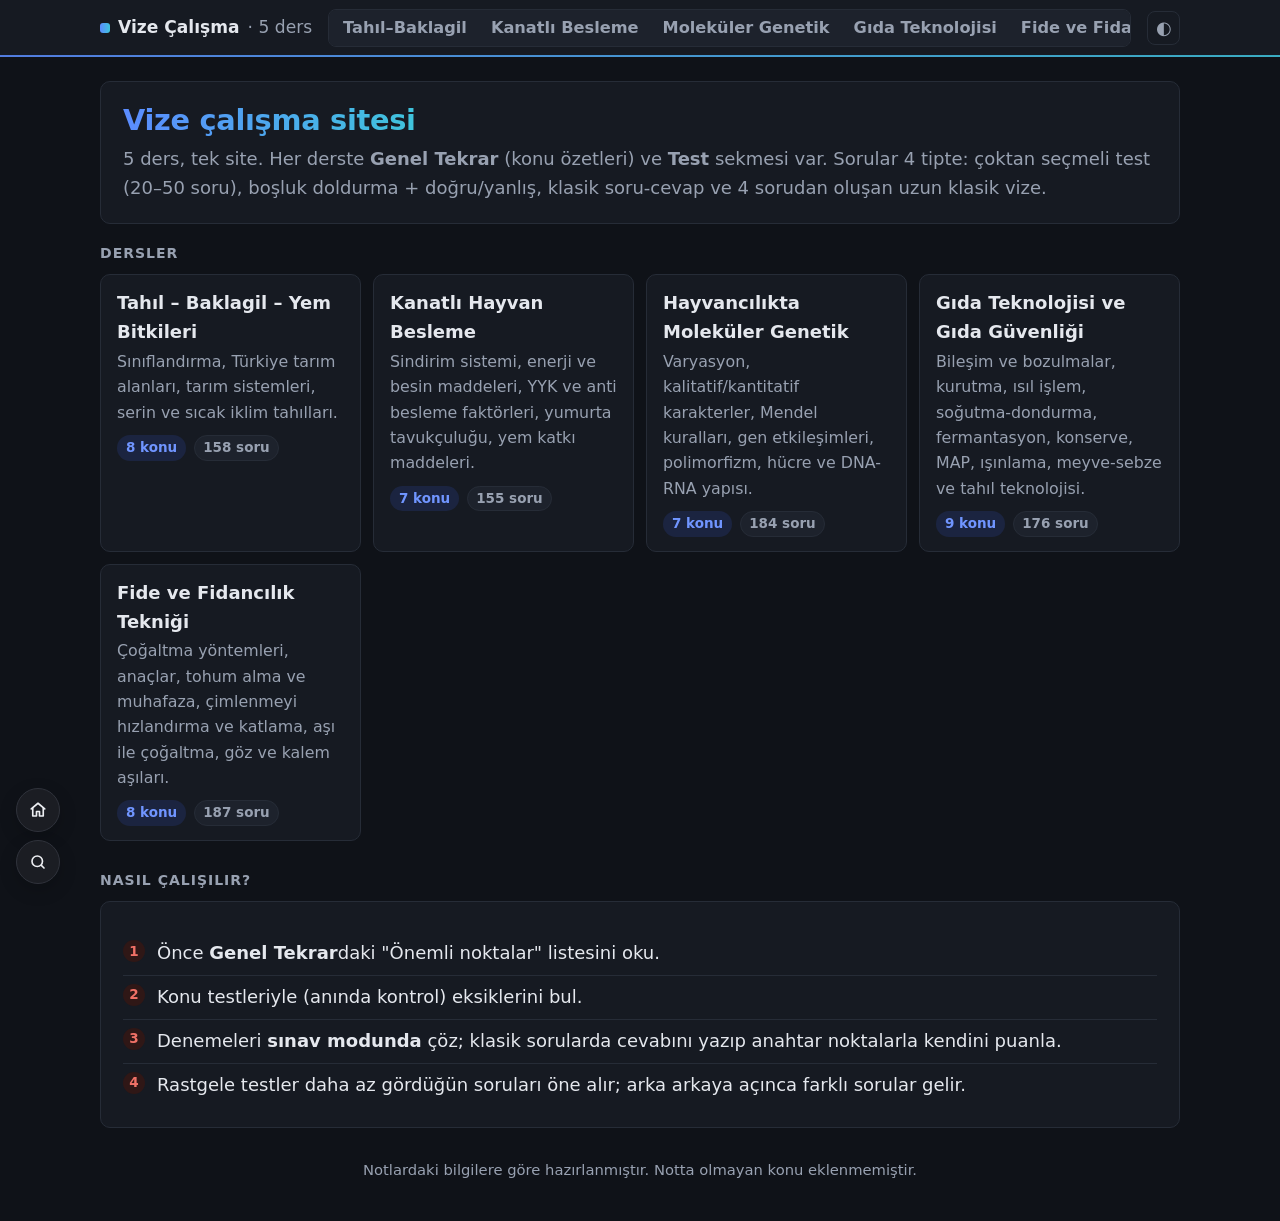
==== commit 75da66e9: "Tüm sitelerde yazı boyutu +2px (kök 16 → 18px, px tanımlı yazılar da +2) Co-Authored-By: Claude Opus" ====
--- a/enesders/index.html
+++ b/enesders/index.html
@@ -5,7 +5,7 @@
 <meta name="viewport" content="width=device-width, initial-scale=1">
 <title>Vize Çalışma</title>
 <link rel="icon" href="data:image/svg+xml,%3Csvg xmlns=%22http://www.w3.org/2000/svg%22 viewBox=%220 0 32 32%22%3E%3Crect width=%2232%22 height=%2232%22 rx=%227%22 fill=%22%232f6bf0%22/%3E%3Cpath d=%22M9 17l5 5 9-11%22 stroke=%22white%22 stroke-width=%223.5%22 fill=%22none%22 stroke-linecap=%22round%22/%3E%3C/svg%3E">
-<link rel="stylesheet" href="assets/style.css?v=20261113c">
+<link rel="stylesheet" href="assets/style.css?v=20261113f">
 <script>
   try { var t = localStorage.getItem('enesders-theme'); if (t) document.documentElement.dataset.theme = t; } catch (e) {}
 </script>
--- a/enesders/assets/style.css
+++ b/enesders/assets/style.css
@@ -71,7 +71,7 @@
   margin: 0;
   background: var(--bg);
   color: var(--text);
-  font: 16px/1.6 system-ui, -apple-system, "Segoe UI", Roboto, "Helvetica Neue", Arial, sans-serif;
+  font: 18px/1.6 system-ui, -apple-system, "Segoe UI", Roboto, "Helvetica Neue", Arial, sans-serif;
   -webkit-font-smoothing: antialiased;
 }
 
@@ -142,7 +142,7 @@
   width: 34px;
   height: 34px;
   cursor: pointer;
-  font-size: 16px;
+  font-size: 18px;
 }
 .theme-btn:hover { color: var(--text); }
 
@@ -309,7 +309,7 @@
   margin: 0;
   background: var(--code-bg);
   color: var(--code-text);
-  font: 14px/1.6 var(--mono);
+  font: 16px/1.6 var(--mono);
   padding: 12px 16px;
   overflow-x: auto;
   tab-size: 4;
@@ -317,14 +317,14 @@
 .out {
   background: var(--code-out);
   color: #c9d1e0;
-  font: 13.5px/1.55 var(--mono);
+  font: 15.5px/1.55 var(--mono);
   padding: 8px 16px 10px;
   white-space: pre-wrap;
   border-top: 1px solid rgba(255,255,255,.07);
 }
 .out .lbl {
   display: block;
-  font: 600 11px/1.6 system-ui, sans-serif;
+  font: 600 13px/1.6 system-ui, sans-serif;
   text-transform: uppercase;
   letter-spacing: .08em;
   color: #8a94a8;
@@ -476,7 +476,7 @@
 input.blank.bad { border: 1px solid #f07167; background: #43201e; }
 input.blank:disabled { opacity: 1; }
 .blank-no {
-  font-size: 11px;
+  font-size: 13px;
   color: #9aa6c0;
   vertical-align: super;
   margin-right: 1px;
@@ -610,7 +610,7 @@
   .tabs { gap: 0; }
   .tabs a { padding: 0 8px; font-size: .92rem; }
   .courses a { padding: 3px 8px; font-size: .85rem; }
-  pre.code { font-size: 13px; padding: 10px 12px; }
+  pre.code { font-size: 15px; padding: 10px 12px; }
   .q { padding: 14px; }
   .result .row { grid-template-columns: 1fr 70px; }
   .result .row .bar { display: none; }
@@ -702,3 +702,6 @@
   .tf-opts { grid-template-columns: 1fr; }
 }
 .tabs[hidden] { display: none; }
+
+/* yazı boyutu +2px (kök 16 → 18) */
+html { font-size: 18px; }
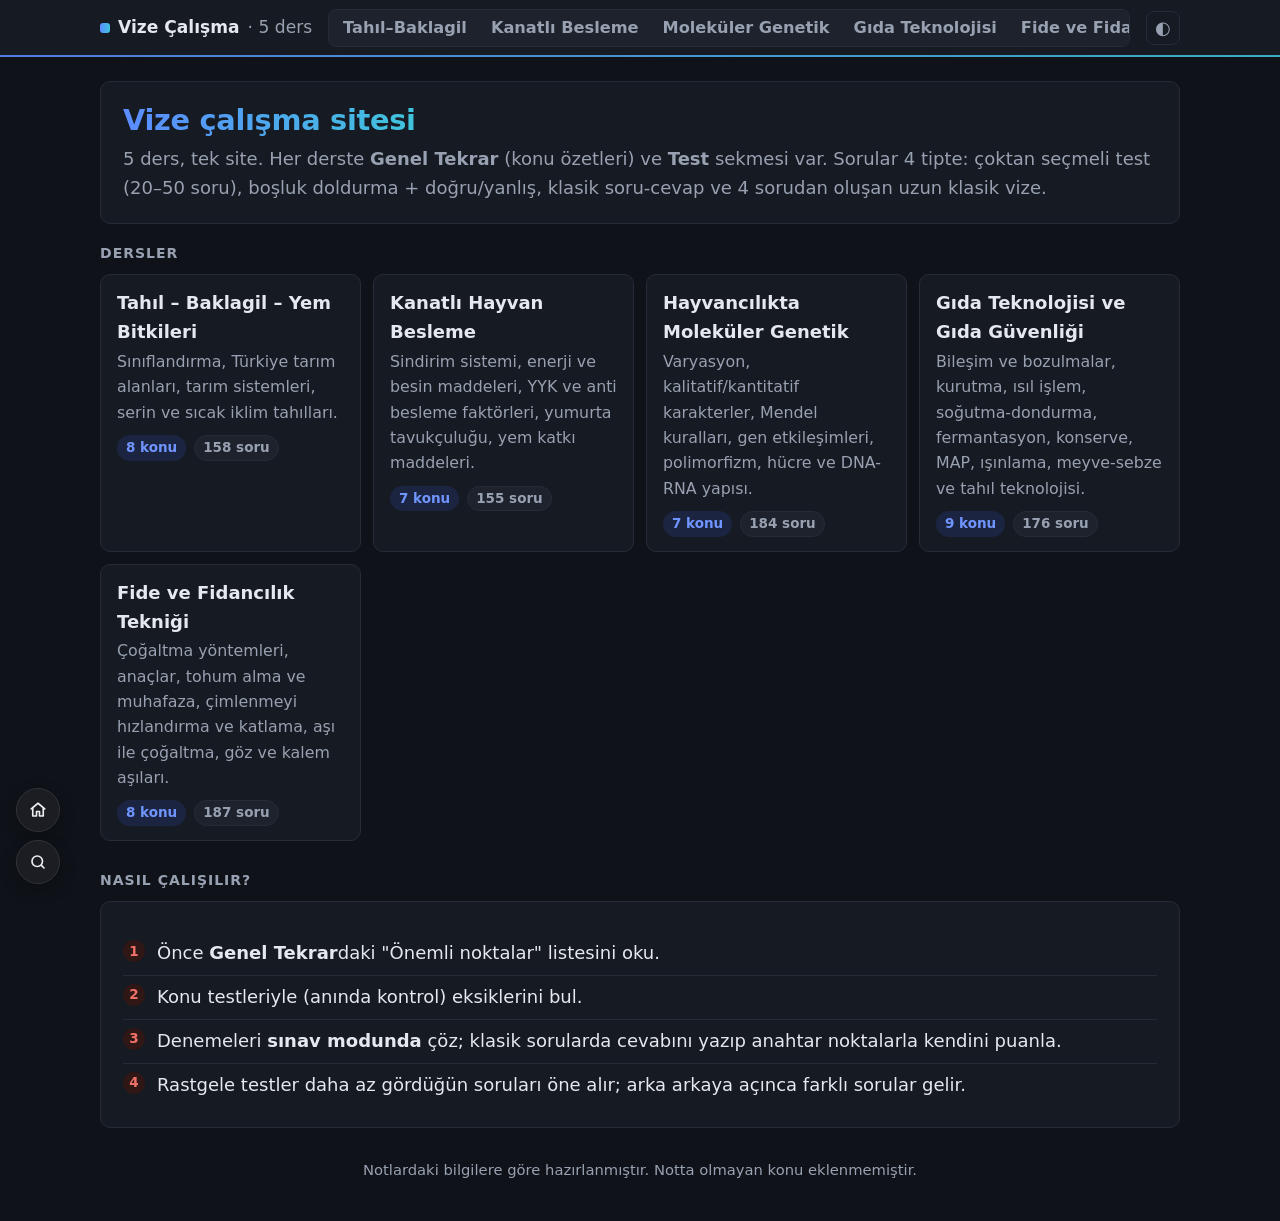
==== commit 06fc1fcc: "Responsive düzeltmeler: dar ekranda üst bar iki satır, uzun kod/tablo taşmaları, ilerleme çubuğu, Su" ====
--- a/enesders/index.html
+++ b/enesders/index.html
@@ -5,7 +5,7 @@
 <meta name="viewport" content="width=device-width, initial-scale=1">
 <title>Vize Çalışma</title>
 <link rel="icon" href="data:image/svg+xml,%3Csvg xmlns=%22http://www.w3.org/2000/svg%22 viewBox=%220 0 32 32%22%3E%3Crect width=%2232%22 height=%2232%22 rx=%227%22 fill=%22%232f6bf0%22/%3E%3Cpath d=%22M9 17l5 5 9-11%22 stroke=%22white%22 stroke-width=%223.5%22 fill=%22none%22 stroke-linecap=%22round%22/%3E%3C/svg%3E">
-<link rel="stylesheet" href="assets/style.css?v=20261113f">
+<link rel="stylesheet" href="assets/style.css?v=20261113j">
 <script>
   try { var t = localStorage.getItem('enesders-theme'); if (t) document.documentElement.dataset.theme = t; } catch (e) {}
 </script>
--- a/enesders/assets/style.css
+++ b/enesders/assets/style.css
@@ -705,3 +705,17 @@
 
 /* yazı boyutu +2px (kök 16 → 18) */
 html { font-size: 18px; }
+
+/* responsive düzeltmeleri */
+code { overflow-wrap: anywhere; }
+.topbar-inner { min-width: 0; }
+.tabs { min-width: 0; overflow-x: auto; scrollbar-width: none; }
+.tabs::-webkit-scrollbar { display: none; }
+.theme-btn { flex: none; }
+@media (max-width: 380px) {
+  .topbar-inner { gap: 6px; padding: 0 10px; }
+  .brand { margin-right: 0; }
+  .tabs a { padding: 0 7px; font-size: .86rem; }
+}
+.tabs a, .courses a { white-space: nowrap; flex: none; }
+@media (max-width: 440px) { .tabs { order: 2; } .theme-btn { order: 1; } .courses { order: 3; } }
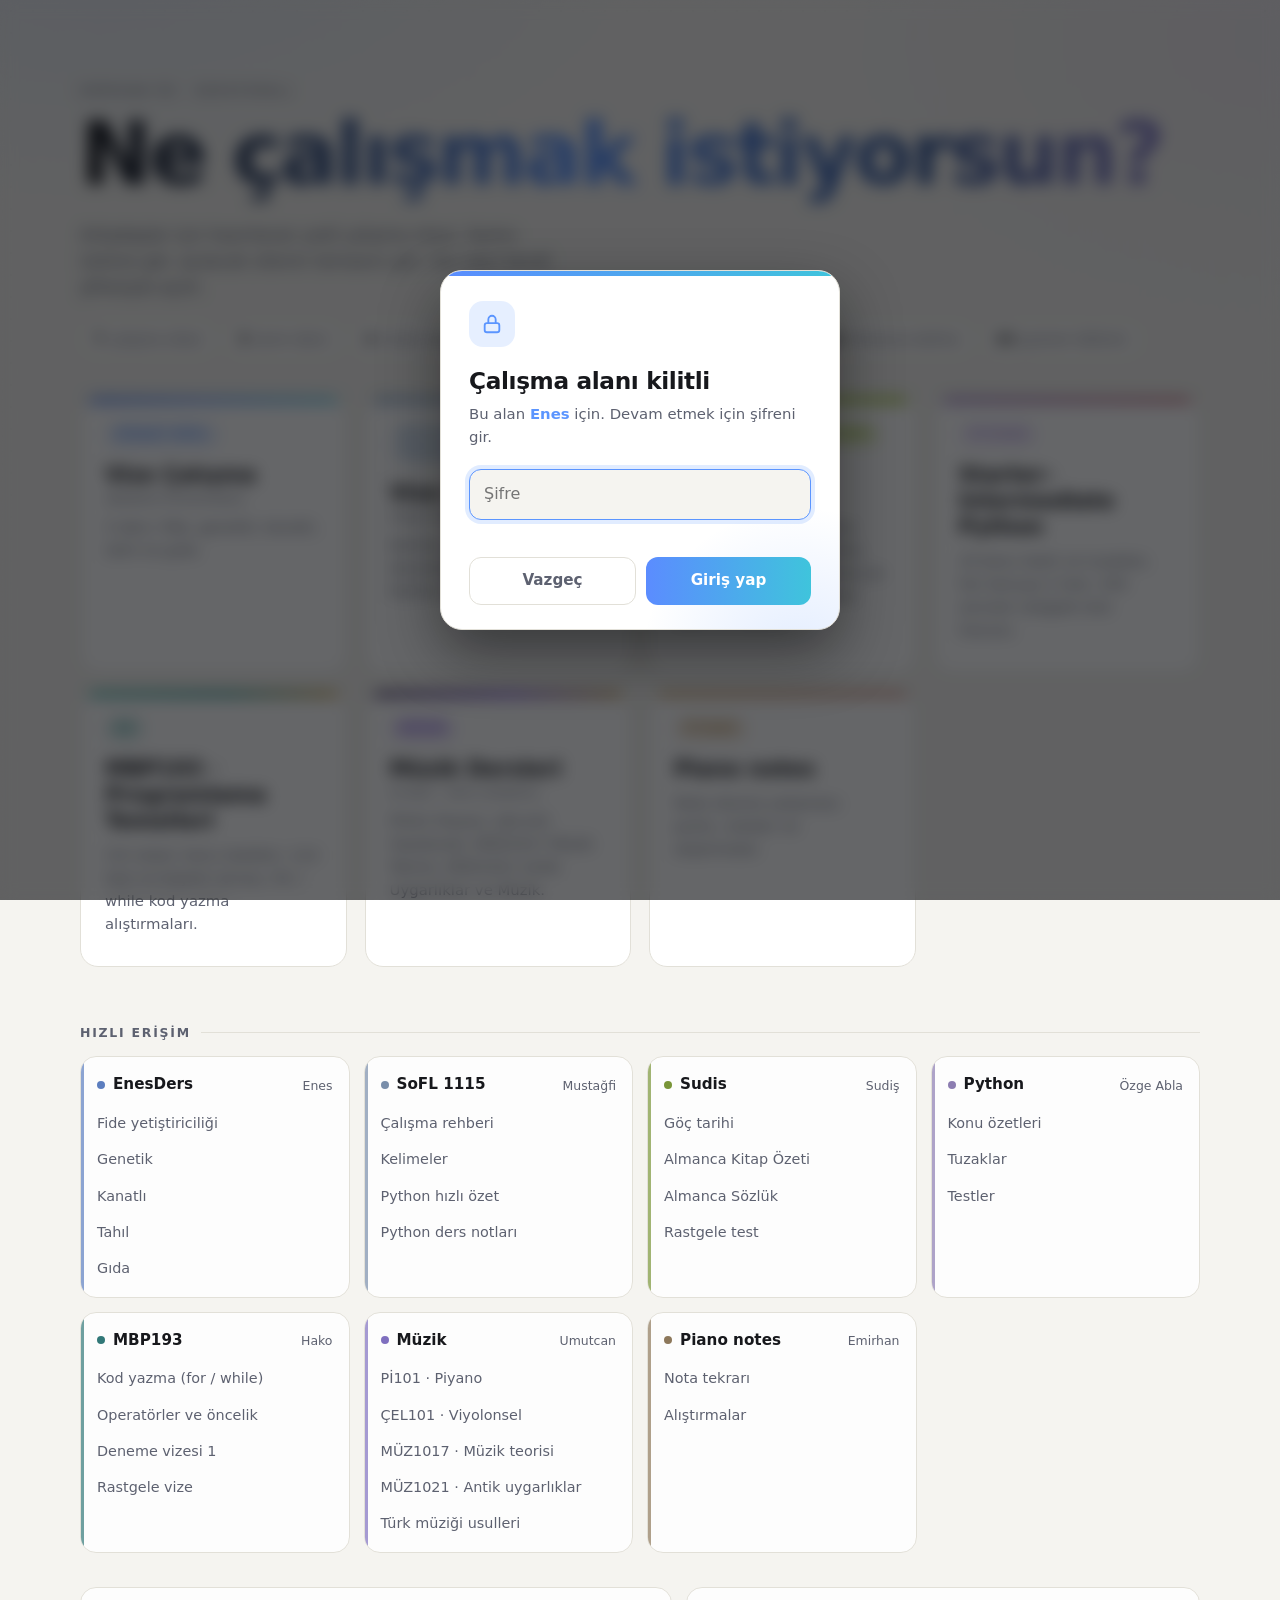
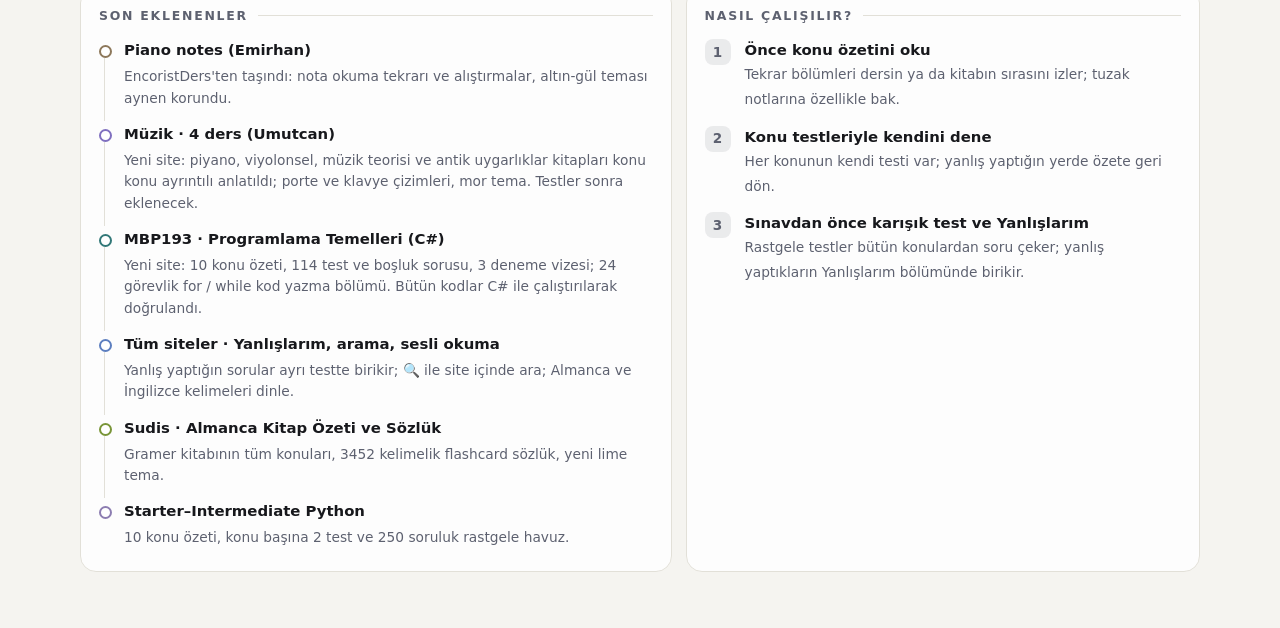
==== commit df310b4c: "DersForAll: kişi başı şifre ekranı; ana ekrana 'Ne çalışmak istiyorsun?' renk dalgası ve grain Co-Au" ====
--- a/enesders/index.html
+++ b/enesders/index.html
@@ -1,6 +1,7 @@
 <!DOCTYPE html>
 <html lang="tr" data-theme="dark">
 <head>
+<script src="../gate.js?v=1"></script>
 <meta charset="utf-8">
 <meta name="viewport" content="width=device-width, initial-scale=1">
 <title>Vize Çalışma</title>
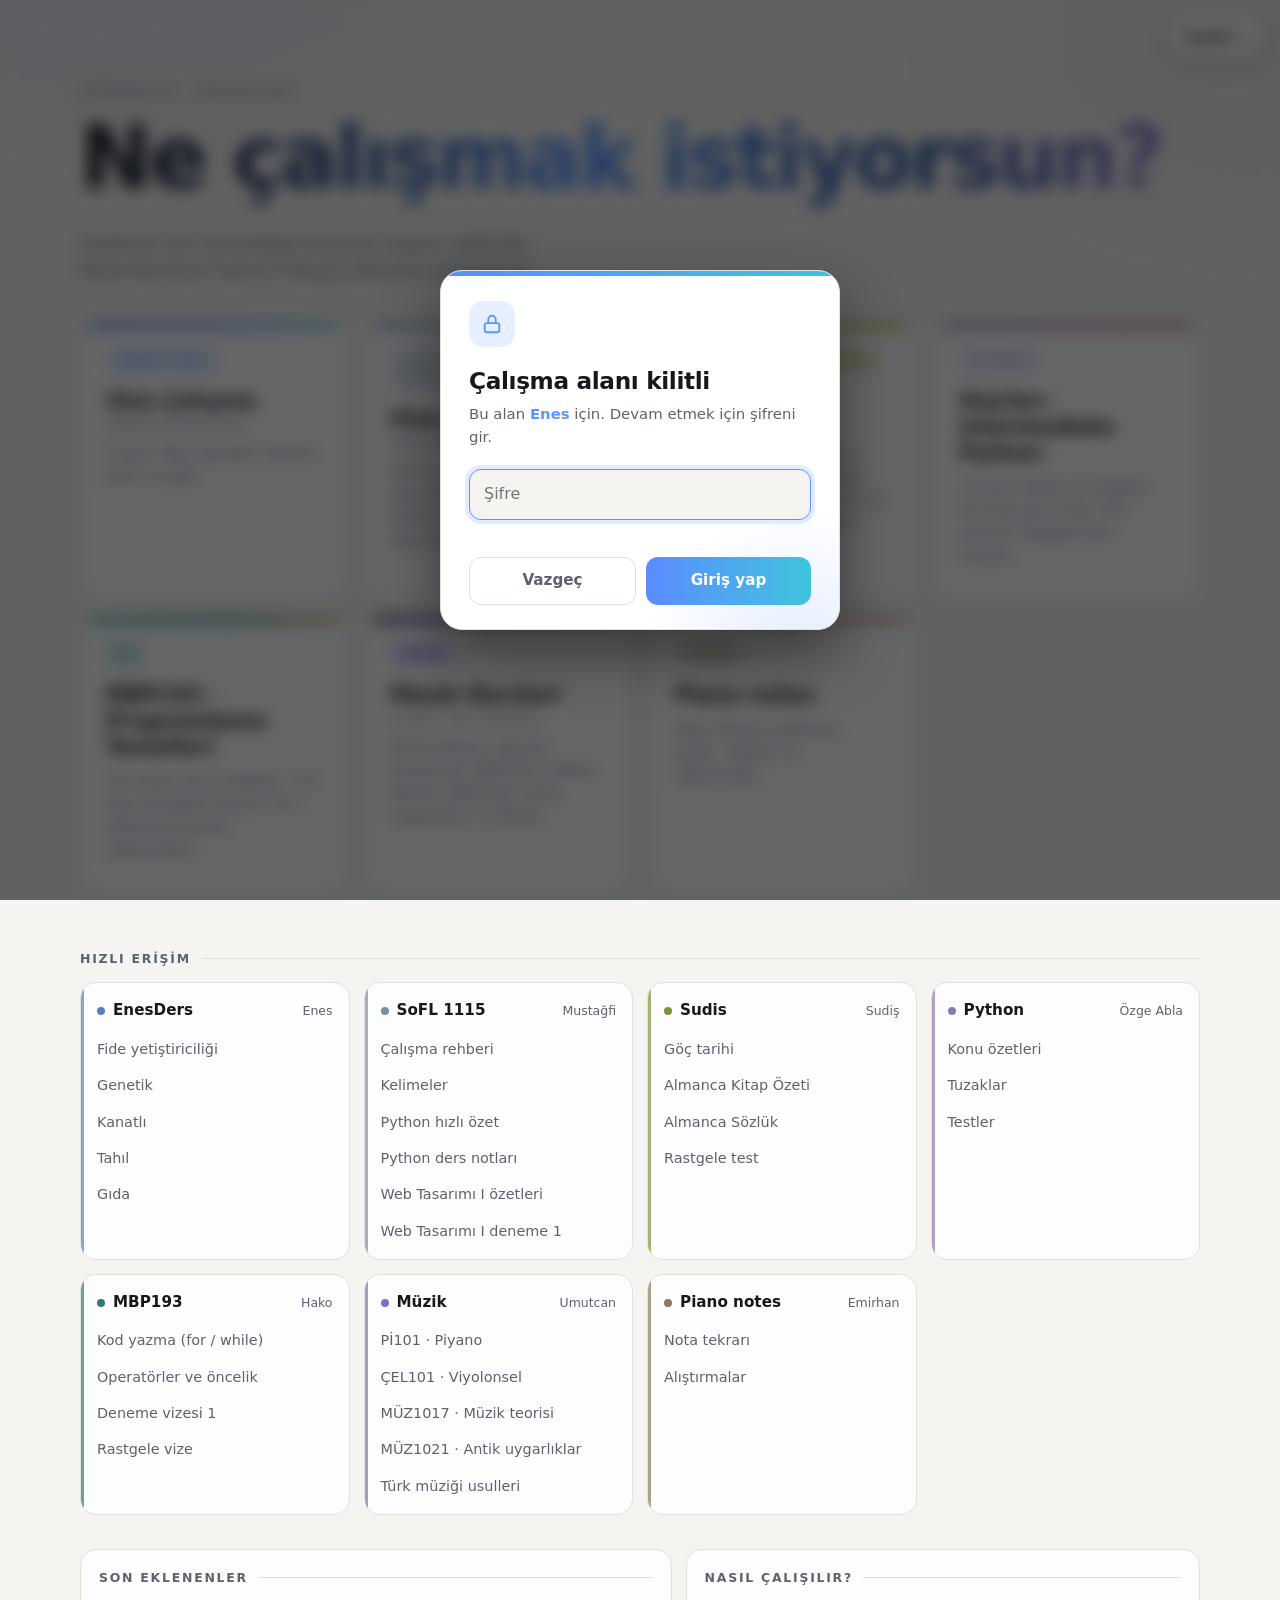
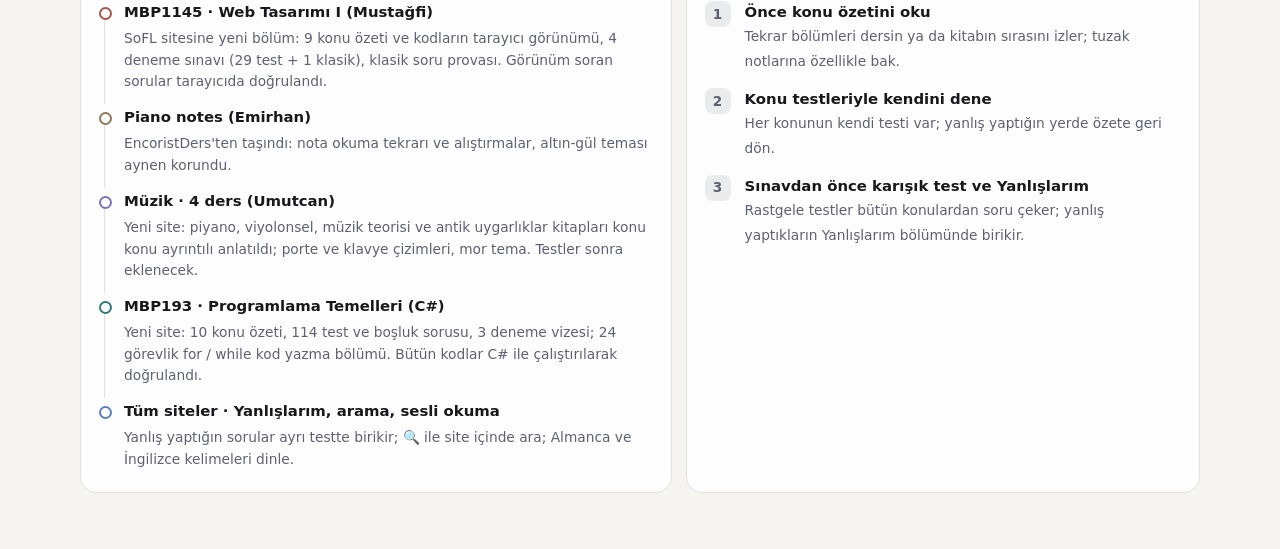
==== commit f77744f6: "EnesDers Kanatlı: 200 soruluk ders notu havuzu, her açılışta 25 rastgele soru" ====
--- a/enesders/index.html
+++ b/enesders/index.html
@@ -39,7 +39,8 @@
 <main id="app" class="container"></main>
 <footer class="foot">Notlardaki bilgilere göre hazırlanmıştır. Notta olmayan konu eklenmemiştir.</footer>
 
-<script src="assets/app.js?v=20261113c"></script>
+<script src="assets/app.js?v=20261124a"></script>
+<script src="data/kanatli-havuz.js?v=20261124a"></script>
 <script src="data/tahil.js"></script>
 <script src="data/kanatli.js"></script>
 <script src="data/genetik.js"></script>
